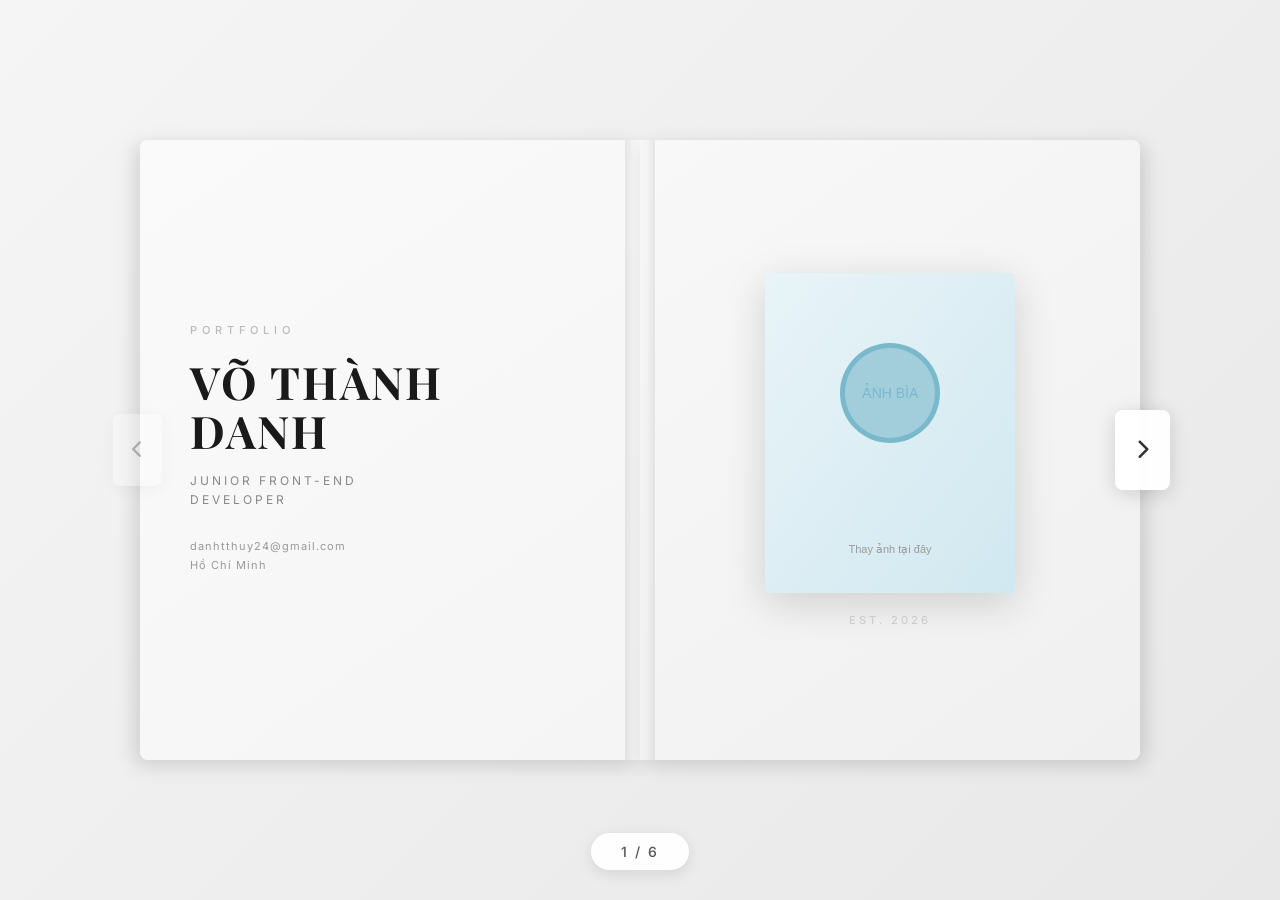
==== index.html @ 6944df8a "Add FPT logo to education section" ====
<!DOCTYPE html>
<html lang="vi">
<head>
    <meta charset="UTF-8">
    <meta name="viewport" content="width=device-width, initial-scale=1.0">
    <title>Võ Thành Danh - Portfolio</title>
    <link rel="stylesheet" href="style.css">
    <link href="https://fonts.googleapis.com/css2?family=Playfair+Display:wght@400;500;600;700&family=Inter:wght@300;400;500;600&display=swap" rel="stylesheet">
    <link rel="stylesheet" href="https://cdnjs.cloudflare.com/ajax/libs/font-awesome/6.4.0/css/all.min.css">
</head>
<body>
    <div class="book-wrapper">
        <!-- Navigation -->
        <button class="nav-btn prev-btn" id="prevBtn">
            <i class="fas fa-chevron-left"></i>
        </button>
        <button class="nav-btn next-btn" id="nextBtn">
            <i class="fas fa-chevron-right"></i>
        </button>

        <!-- Page Counter -->
        <div class="page-counter" id="pageCounter">1 / 4</div>

        <!-- Book -->
        <div class="book" id="book">
            
            <!-- Spread 1: Cover -->
            <div class="spread cover-spread active" data-spread="0">
                <div class="left-page cover-left">
                    <div class="page-content">
                        <p class="cover-label">PORTFOLIO</p>
                        <h1 class="cover-name">VÕ THÀNH<br>DANH</h1>
                        <p class="cover-role">JUNIOR FRONT-END<br>DEVELOPER</p>
                        <div class="cover-info">
                            <p>danhtthuy24@gmail.com</p>
                            <p>Hồ Chí Minh</p>
                        </div>
                    </div>
                </div>
                <div class="right-page cover-right">
                    <div class="page-content">
                        <div class="cover-photo">
                            <div class="photo-placeholder">
                                <img src="images/avatar.svg" alt="Ảnh đại diện">
                            </div>
                        </div>
                        <p class="cover-year">EST. 2026</p>
                    </div>
                </div>
            </div>

            <!-- Spread 2: About -->
            <div class="spread content-spread" data-spread="1">
                <div class="left-page">
                    <div class="page-content">
                        <h2 class="page-title">PROFILE</h2>
                        <div class="content-text">
                            <p class="intro">Xin chào, tôi là <strong>Võ Thành Danh</strong></p>
                            <p>Tôi vừa tốt nghiệp chuyên ngành Lập trình Web và định hướng phát triển sự nghiệp trong lĩnh vực Front-end Development. Tôi có khả năng xây dựng giao diện web responsive bằng HTML, CSS, JavaScript, React và Next.js.</p>
                            <p>Trong quá trình học tập và thực hiện dự án, tôi đã xây dựng các website thực tế như nền tảng đặt lịch dịch vụ và website du lịch, đồng thời làm việc với REST API, TypeScript, cơ sở dữ liệu và triển khai ứng dụng trên Vercel.</p>
                        </div>
                        <div class="stats-row">
                            <div class="stat">
                                <span class="stat-num">2+</span>
                                <span class="stat-label">Dự án</span>
                            </div>
                            <div class="stat">
                                <span class="stat-num">3+</span>
                                <span class="stat-label">Năm học</span>
                            </div>
                        </div>
                    </div>
                </div>
                <div class="right-page">
                    <div class="page-content">
                        <div class="image-frame">
                            <div class="page-img">
                                <img src="images/profile.svg" alt="Ảnh Profile">
                            </div>
                        </div>
                    </div>
                </div>
            </div>

            <!-- Spread 3: Skills -->
            <div class="spread content-spread" data-spread="2">
                <div class="left-page">
                    <div class="page-content">
                        <h2 class="page-title">KỸ NĂNG</h2>
                        <div class="skills-content">
                            <div class="skill-item">
                                <h4>FRONT-END</h4>
                                <p>HTML5 • CSS3 • JavaScript • React.js • TypeScript</p>
                            </div>
                            <div class="skill-item">
                                <h4>BACK-END</h4>
                                <p>Node.js • MongoDB • MySQL</p>
                            </div>
                            <div class="skill-item">
                                <h4>TOOLS</h4>
                                <p>Git / GitHub • VS Code • Vercel</p>
                            </div>
                        </div>
                    </div>
                </div>
                <div class="right-page">
                    <div class="page-content">
                        <h2 class="page-title">HỌC VẤN</h2>
                        <div class="edu-content">
                            <div class="edu-icon">
                                <i class="fas fa-graduation-cap"></i>
                            </div>
                            <img src="images/fpt.png" alt="FPT Polytechnic" class="edu-logo">
                            <h3>FPT Polytechnic</h3>
                            <p class="edu-major">Website Design / Web Development</p>
                            <p class="edu-time">2023 - 2026</p>
                            <p class="edu-status">Tốt nghiệp</p>
                        </div>
                    </div>
                </div>
            </div>

            <!-- Spread 4: Projects -->
            <div class="spread content-spread" data-spread="3">
                <div class="left-page">
                    <div class="page-content">
                        <h2 class="page-title">DỰ ÁN 1</h2>
                        <div class="project-content">
                            <h3>Shape Nail Lounge</h3>
                            <p class="project-type">Online Booking Website</p>
                            <div class="project-tags">
                                <span>React.js</span>
                                <span>Vite</span>
                                <span>JavaScript</span>
                                <span>Brevo</span>
                                <span>Vercel</span>
                            </div>
                            <ul class="project-list">
                                <li>Web làm nail có giao diện thích ứng (responsive) tích hợp hệ thống đặt lịch hẹn trực tuyến.</li>
                                <li>Xây dựng biểu mẫu đặt lịch bao gồm thông tin khách hàng, lựa chọn dịch vụ và thiết lập thời gian hẹn.</li>
                                <li>Tích hợp quy trình thông báo qua email sử dụng Brevo để xác nhận với khách hàng và gửi thông báo cho tiệm.</li>
                                <li>Triển khai giao diện người dùng (UI) thích ứng, tương thích tốt trên cả máy tính để bàn và thiết bị di động.</li>
                                <li>Triển khai và cấu hình trang web trên môi trường thực tế sử dụng Vercel và tên miền tùy chỉnh.</li>
                            </ul>
                            <a href="https://shapenailloungeclt.com/" target="_blank" class="demo-link">
                                <i class="fas fa-external-link-alt"></i> Xem Demo
                            </a>
                        </div>
                    </div>
                </div>
                <div class="right-page">
                    <div class="page-content">
                        <div class="project-gallery">
                            <div class="gallery-main">
                                <img src="images/home nail.png" alt="Shape Nail Lounge - Trang chủ">
                            </div>
                            <div class="gallery-row">
                                <div class="gallery-item">
                                    <img src="images/booking nail.png" alt="Shape Nail Lounge - Đặt lịch">
                                </div>
                                <div class="gallery-item">
                                    <img src="images/mobile nail.png" alt="Shape Nail Lounge - Mobile">
                                </div>
                            </div>
                        </div>
                    </div>
                </div>
            </div>

            <!-- Spread 5: Projects 2 -->
            <div class="spread content-spread" data-spread="4">
                <div class="left-page">
                    <div class="page-content">
                        <h2 class="page-title">DỰ ÁN 2</h2>
                        <div class="project-content">
                            <h3>PickYourWay</h3>
                            <p class="project-type">Travel Booking Platform</p>
                            <div class="project-tags">
                                <span>Next.js</span>
                                <span>TypeScript</span>
                                <span>MongoDB</span>
                                <span>CSS</span>
                                <span>REST API</span>
                                <span>Vercel</span>
                            </div>
                            <ul class="project-list">
                                <li>Phát triển nền tảng du lịch hỗ trợ duyệt và tìm kiếm thông tin tour.</li>
                                <li>Xây dựng các trang chi tiết tour và bài viết (blog) động sử dụng Next.js App Router.</li>
                                <li>Tích hợp REST API cho các dữ liệu về tour, bài viết, dịch vụ và bình luận.</li>
                                <li>Triển khai giao diện người dùng (UI) có khả năng thích ứng (responsive) bằng CSS.</li>
                                <li>Xây dựng các tính năng quản trị để quản lý dịch vụ và bình luận.</li>
                                <li>Triển khai ứng dụng trên nền tảng Vercel.</li>
                            </ul>
                            <a href="https://pickyourway.vercel.app/" target="_blank" class="demo-link">
                                <i class="fas fa-external-link-alt"></i> Xem Demo
                            </a>
                        </div>
                    </div>
                </div>
                <div class="right-page">
                    <div class="page-content">
                        <div class="project-gallery">
                            <div class="gallery-main">
                                <img src="images/travel home.png" alt="PickYourWay - Trang chủ">
                            </div>
                            <div class="gallery-row">
                                <div class="gallery-item">
                                    <img src="images/timkiem.png" alt="PickYourWay - Tìm kiếm">
                                </div>
                                <div class="gallery-item">
                                    <img src="images/admin.png" alt="PickYourWay - Quản trị">
                                </div>
                            </div>
                        </div>
                    </div>
                </div>
            </div>

            <!-- Spread 6: Contact -->
            <div class="spread content-spread" data-spread="5">
                <div class="left-page">
                    <div class="page-content">
                        <h2 class="page-title">LIÊN HỆ</h2>
                        <div class="contact-content">
                            <div class="contact-item">
                                <i class="fas fa-phone"></i>
                                <div>
                                    <h4>Số điện thoại</h4>
                                    <a href="tel:+84385008361">0385 008 361</a>
                                </div>
                            </div>
                            <div class="contact-item">
                                <i class="fas fa-envelope"></i>
                                <div>
                                    <h4>Email</h4>
                                    <a href="mailto:danhtthuy24@gmail.com">danhtthuy24@gmail.com</a>
                                </div>
                            </div>
                            <div class="contact-item">
                                <i class="fab fa-github"></i>
                                <div>
                                    <h4>GitHub</h4>
                                    <a href="https://github.com/danh1604" target="_blank">github.com/danh1604</a>
                                    <a href="https://github.com/tabii12/DATN" target="_blank">github.com/tabii12/DATN</a>
                                </div>
                            </div>
                        </div>
                    </div>
                </div>
                <div class="right-page">
                    <div class="page-content">
                        <div class="thank-content">
                            <p class="thank-text">Cảm ơn bạn<br>đã xem!</p>
                            <p class="thank-sub">Hãy liên hệ nếu quan tâm hợp tác</p>
                        </div>
                    </div>
                </div>
            </div>

        </div>
    </div>

    <script src="script.js"></script>
</body>
</html>
---- style.css ----
* {
    margin: 0;
    padding: 0;
    box-sizing: border-box;
}

body {
    font-family: 'Inter', sans-serif;
    background: linear-gradient(135deg, #f5f5f5 0%, #e8e8e8 100%);
    min-height: 100vh;
    display: flex;
    justify-content: center;
    align-items: center;
    padding: 20px;
    overflow: hidden;
}

/* Book Wrapper */
.book-wrapper {
    position: relative;
    display: flex;
    justify-content: center;
    align-items: center;
}

/* Navigation Buttons */
.nav-btn {
    position: fixed;
    top: 50%;
    transform: translateY(-50%);
    width: 55px;
    height: 80px;
    border: none;
    background: rgba(255, 255, 255, 0.95);
    color: #333;
    font-size: 20px;
    cursor: pointer;
    z-index: 1000;
    border-radius: 8px;
    box-shadow: 0 4px 20px rgba(0, 0, 0, 0.15);
    transition: all 0.3s ease;
    display: flex;
    align-items: center;
    justify-content: center;
}

.nav-btn:hover {
    background: #fff;
    box-shadow: 0 6px 30px rgba(0, 0, 0, 0.2);
    transform: translateY(-50%) scale(1.05);
}

.nav-btn:active {
    transform: translateY(-50%) scale(0.95);
}

.prev-btn {
    left: calc(50% - 530px);
}

.next-btn {
    right: calc(50% - 530px);
}

.nav-btn:disabled {
    opacity: 0.3;
    cursor: not-allowed;
    transform: translateY(-50%) scale(0.9);
}

/* Page Counter */
.page-counter {
    position: fixed;
    bottom: 30px;
    left: 50%;
    transform: translateX(-50%);
    background: rgba(255, 255, 255, 0.95);
    padding: 10px 30px;
    border-radius: 25px;
    font-size: 14px;
    font-weight: 500;
    color: #555;
    box-shadow: 0 4px 15px rgba(0, 0, 0, 0.1);
    letter-spacing: 2px;
}

/* Book */
.book {
    width: 1000px;
    height: 620px;
    position: relative;
    perspective: 2500px;
}

/* Spread (Two Pages) */
.spread {
    position: absolute;
    width: 100%;
    height: 100%;
    display: flex;
    opacity: 0;
    pointer-events: none;
    transition: opacity 0.5s ease, transform 0.5s ease;
}

.spread.active {
    opacity: 1;
    pointer-events: auto;
    z-index: 10;
}

/* Pages */
.left-page,
.right-page {
    width: 50%;
    height: 100%;
    background: #fff;
    position: relative;
    overflow: hidden;
}

.left-page {
    border-radius: 8px 0 0 8px;
    box-shadow: -5px 5px 20px rgba(0, 0, 0, 0.15);
}

.right-page {
    border-radius: 0 8px 8px 0;
    box-shadow: 5px 5px 20px rgba(0, 0, 0, 0.15);
}

/* Spine effect */
.left-page::after {
    content: '';
    position: absolute;
    top: 0;
    right: 0;
    width: 15px;
    height: 100%;
    background: linear-gradient(90deg, 
        rgba(0,0,0,0.08) 0%, 
        rgba(0,0,0,0.02) 50%,
        rgba(0,0,0,0) 100%);
    pointer-events: none;
}

.right-page::before {
    content: '';
    position: absolute;
    top: 0;
    left: 0;
    width: 15px;
    height: 100%;
    background: linear-gradient(90deg, 
        rgba(0,0,0,0) 0%, 
        rgba(0,0,0,0.02) 50%,
        rgba(0,0,0,0.08) 100%);
    pointer-events: none;
    z-index: 10;
}

/* Page Content */
.page-content {
    width: 100%;
    height: 100%;
    padding: 40px 35px;
    display: flex;
    flex-direction: column;
}

/* Cover Spread */
.cover-left {
    background: linear-gradient(145deg, #fafafa 0%, #f5f5f5 100%);
}

.cover-left .page-content {
    justify-content: center;
    align-items: flex-start;
    padding-left: 50px;
}

.cover-label {
    font-size: 11px;
    letter-spacing: 5px;
    color: #bbb;
    margin-bottom: 20px;
    font-weight: 500;
}

.cover-name {
    font-family: 'Playfair Display', serif;
    font-size: 2.8rem;
    font-weight: 700;
    color: #1a1a1a;
    line-height: 1.1;
    margin-bottom: 15px;
    letter-spacing: 2px;
}

.cover-role {
    font-size: 12px;
    letter-spacing: 3px;
    color: #888;
    line-height: 1.6;
    margin-bottom: 30px;
    text-transform: uppercase;
}

.cover-info p {
    font-size: 11px;
    color: #999;
    margin-bottom: 5px;
    letter-spacing: 1px;
}

.cover-right {
    background: linear-gradient(145deg, #f8f8f8 0%, #f0f0f0 100%);
}

.cover-right .page-content {
    justify-content: center;
    align-items: center;
}

.cover-photo {
    width: 250px;
    height: 320px;
    border-radius: 5px;
    overflow: hidden;
    box-shadow: 0 10px 40px rgba(0, 0, 0, 0.15);
    margin-bottom: 20px;
}

.photo-placeholder {
    width: 100%;
    height: 100%;
    background: linear-gradient(135deg, #e8f4f8 0%, #d1e8f0 100%);
    display: flex;
    flex-direction: column;
    align-items: center;
    justify-content: center;
    color: #7ab8cc;
}

.photo-placeholder i {
    font-size: 70px;
    margin-bottom: 10px;
}

.photo-placeholder img {
    width: 100%;
    height: 100%;
    object-fit: cover;
}

.cover-year {
    font-size: 11px;
    color: #ccc;
    letter-spacing: 3px;
    font-weight: 500;
}

/* Content Spread */
.content-spread .left-page,
.content-spread .right-page {
    background: #fff;
}

/* Page Title */
.page-title {
    font-family: 'Playfair Display', serif;
    font-size: 18px;
    font-weight: 600;
    color: #1a1a1a;
    letter-spacing: 3px;
    margin-bottom: 25px;
    padding-bottom: 12px;
    border-bottom: 2px solid #eee;
    text-transform: uppercase;
}

/* Content Text */
.content-text {
    flex: 1;
}

.content-text .intro {
    font-size: 15px;
    color: #333;
    margin-bottom: 15px;
    font-weight: 500;
}

.content-text p {
    font-size: 13px;
    color: #666;
    line-height: 1.8;
    margin-bottom: 12px;
}

/* Stats */
.stats-row {
    display: flex;
    gap: 40px;
    padding-top: 15px;
    border-top: 1px solid #eee;
}

.stat {
    text-align: center;
}

.stat-num {
    display: block;
    font-family: 'Playfair Display', serif;
    font-size: 2rem;
    font-weight: 700;
    color: #1a1a1a;
}

.stat-label {
    font-size: 10px;
    color: #999;
    letter-spacing: 1px;
    text-transform: uppercase;
}

/* Image Frame */
.image-frame {
    width: 100%;
    height: 100%;
    display: flex;
    justify-content: center;
    align-items: center;
    padding: 20px;
}

.page-img {
    width: 100%;
    height: 100%;
    background: linear-gradient(135deg, #e8f4f8 0%, #d1e8f0 100%);
    border-radius: 8px;
    display: flex;
    flex-direction: column;
    align-items: center;
    justify-content: center;
    color: #7ab8cc;
}

.page-img img {
    width: 100%;
    height: 100%;
    object-fit: cover;
    border-radius: 8px;
}

.page-img i {
    font-size: 80px;
    margin-bottom: 15px;
}

.page-img span {
    font-size: 14px;
    letter-spacing: 2px;
    color: #999;
}

.project-img {
    background: linear-gradient(135deg, #f8f4e8 0%, #f0e8d1 100%);
    color: #b8a87a;
}

/* Project Gallery - 3 images grid */
.project-gallery {
    width: 100%;
    height: 100%;
    display: flex;
    flex-direction: column;
    gap: 12px;
    padding: 8px 0;
}

.gallery-main {
    flex: 1;
    min-height: 0;
    border-radius: 8px;
    overflow: hidden;
    background: #f8f8f8;
    border: 1px solid #e0e0e0;
}

.gallery-main img {
    width: 100%;
    height: 100%;
    object-fit: contain;
    display: block;
    background: #fff;
}

.gallery-row {
    display: flex;
    gap: 12px;
    height: 180px;
    flex-shrink: 0;
}

.gallery-item {
    flex: 1;
    border-radius: 8px;
    overflow: hidden;
    background: #f8f8f8;
    border: 1px solid #e0e0e0;
}

.gallery-item img {
    width: 100%;
    height: 100%;
    object-fit: contain;
    display: block;
    background: #fff;
}

/* Skills Content */
.skills-content {
    flex: 1;
    display: flex;
    flex-direction: column;
    justify-content: center;
    gap: 20px;
}

.skill-item {
    padding: 15px;
    background: #f8f8f8;
    border-radius: 8px;
}

.skill-item h4 {
    font-size: 11px;
    font-weight: 600;
    color: #1a1a1a;
    letter-spacing: 2px;
    margin-bottom: 8px;
    text-transform: uppercase;
}

.skill-item p {
    font-size: 13px;
    color: #666;
    line-height: 1.6;
}

/* Education Content */
.edu-content {
    flex: 1;
    display: flex;
    flex-direction: column;
    justify-content: center;
    align-items: center;
    text-align: center;
}

.edu-icon {
    width: 70px;
    height: 70px;
    border-radius: 50%;
    background: linear-gradient(135deg, #1a1a1a 0%, #333 100%);
    display: flex;
    align-items: center;
    justify-content: center;
    color: white;
    font-size: 28px;
    margin-bottom: 20px;
}

.edu-logo {
    width: 100px;
    height: auto;
    margin-bottom: 16px;
    object-fit: contain;
}

.edu-content h3 {
    font-family: 'Playfair Display', serif;
    font-size: 1.2rem;
    font-weight: 600;
    color: #1a1a1a;
    margin-bottom: 8px;
}

.edu-major {
    font-size: 13px;
    color: #666;
    margin-bottom: 5px;
}

.edu-time {
    font-size: 12px;
    color: #999;
    margin-bottom: 5px;
}

.edu-status {
    font-size: 12px;
    color: #27ae60;
    font-weight: 500;
}

/* Project Content */
.project-content {
    flex: 1;
    display: flex;
    flex-direction: column;
    justify-content: center;
}

.project-content h3 {
    font-family: 'Playfair Display', serif;
    font-size: 1.3rem;
    font-weight: 600;
    color: #1a1a1a;
    margin-bottom: 5px;
}

.project-type {
    font-size: 12px;
    color: #999;
    margin-bottom: 15px;
}

.project-tags {
    display: flex;
    flex-wrap: wrap;
    gap: 6px;
    margin-bottom: 15px;
}

.project-tags span {
    padding: 4px 12px;
    background: #f0f0f0;
    border-radius: 15px;
    font-size: 11px;
    color: #666;
}

.project-list {
    list-style: none;
    margin-bottom: 20px;
}

.project-list li {
    font-size: 12px;
    color: #666;
    padding: 5px 0;
    padding-left: 15px;
    position: relative;
    line-height: 1.6;
}

.project-list li::before {
    content: '▸';
    position: absolute;
    left: 0;
    color: #1a1a1a;
}

.demo-link {
    display: inline-flex;
    align-items: center;
    gap: 6px;
    padding: 10px 18px;
    background: #1a1a1a;
    color: white;
    text-decoration: none;
    border-radius: 25px;
    font-size: 12px;
    font-weight: 500;
    transition: all 0.3s ease;
    width: fit-content;
}

.demo-link:hover {
    background: #333;
    transform: translateY(-2px);
}

/* Contact Content */
.contact-content {
    flex: 1;
    display: flex;
    flex-direction: column;
    justify-content: center;
    gap: 15px;
}

.contact-item {
    display: flex;
    align-items: center;
    gap: 15px;
    padding: 15px;
    background: #f8f8f8;
    border-radius: 8px;
    transition: transform 0.3s ease;
}

.contact-item:hover {
    transform: translateX(5px);
}

.contact-item i {
    font-size: 20px;
    color: #1a1a1a;
    width: 45px;
    height: 45px;
    background: #f0f0f0;
    border-radius: 50%;
    display: flex;
    align-items: center;
    justify-content: center;
    flex-shrink: 0;
}

.contact-item h4 {
    font-size: 12px;
    font-weight: 600;
    color: #1a1a1a;
    margin-bottom: 2px;
    letter-spacing: 1px;
}

.contact-item p,
.contact-item a {
    font-size: 11px;
    color: #666;
    text-decoration: none;
    transition: color 0.3s ease;
}

.contact-item a:hover {
    color: #1a1a1a;
}

/* Thank Content */
.thank-content {
    flex: 1;
    display: flex;
    flex-direction: column;
    justify-content: center;
    align-items: center;
    text-align: center;
}

.thank-text {
    font-family: 'Playfair Display', serif;
    font-size: 2rem;
    font-weight: 600;
    color: #1a1a1a;
    line-height: 1.3;
    margin-bottom: 15px;
}

.thank-sub {
    font-size: 13px;
    color: #999;
    letter-spacing: 1px;
}

/* Responsive */
@media (max-width: 1100px) {
    .book {
        width: 800px;
        height: 500px;
    }

    .page-content {
        padding: 30px 25px;
    }

    .cover-name {
        font-size: 2rem;
    }

    .cover-photo {
        width: 200px;
        height: 260px;
    }

    .nav-btn {
        width: 45px;
        height: 65px;
        font-size: 16px;
    }

    .prev-btn {
        left: 10px;
    }

    .next-btn {
        right: 10px;
    }
}

@media (max-width: 850px) {
    .book {
        width: 100%;
        max-width: 600px;
        height: 400px;
    }

    .page-content {
        padding: 20px 18px;
    }

    .cover-name {
        font-size: 1.5rem;
    }

    .cover-photo {
        width: 150px;
        height: 200px;
    }

    .photo-placeholder i {
        font-size: 50px;
    }

    .page-title {
        font-size: 14px;
        margin-bottom: 15px;
    }

    .content-text p,
    .skill-item p,
    .project-list li {
        font-size: 11px;
    }

    .gallery-row {
        height: 140px;
    }

    .gallery-main {
        min-height: 200px;
    }
}

@media print {
    body {
        background: white;
        overflow: visible;
    }

    .nav-btn,
    .page-counter {
        display: none;
    }

    .book {
        width: 100%;
        height: auto;
    }

    .spread {
        position: relative;
        opacity: 1;
        pointer-events: auto;
        page-break-after: always;
    }

    .left-page,
    .right-page {
        box-shadow: none;
        border: 1px solid #ddd;
    }
}
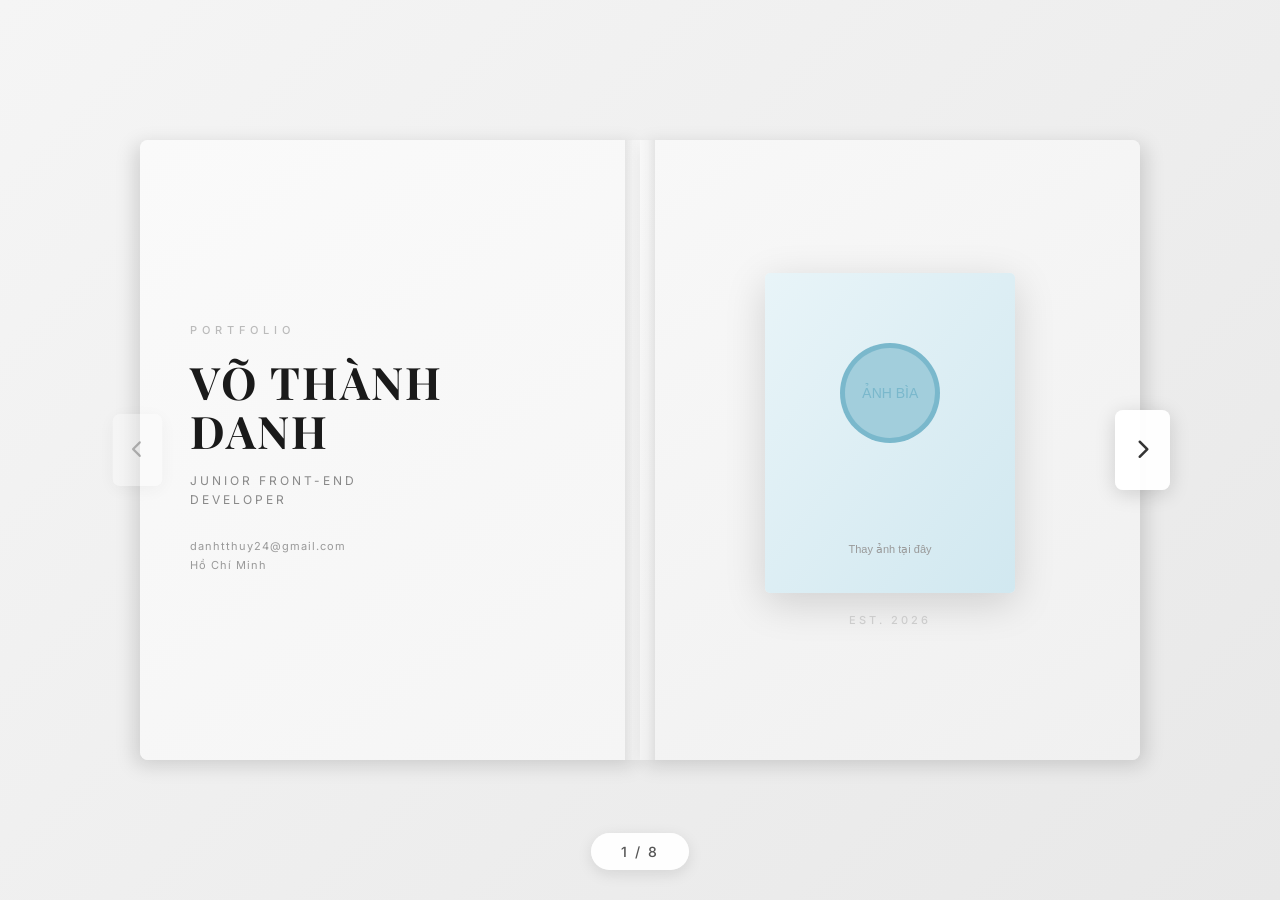
==== commit f8b0784b: "Add Achievements and Hobbies spreads + Marketing skills" ====
--- a/index.html
+++ b/index.html
@@ -19,7 +19,7 @@
         </button>
 
         <!-- Page Counter -->
-        <div class="page-counter" id="pageCounter">1 / 4</div>
+        <div class="page-counter" id="pageCounter">1 / 8</div>
 
         <!-- Book -->
         <div class="book" id="book">
@@ -100,17 +100,21 @@
                                 <h4>TOOLS</h4>
                                 <p>Git / GitHub • VS Code • Vercel</p>
                             </div>
+                            <div class="skill-item">
+                                <h4>MARKETING & CONTENT</h4>
+                                <p>Quản trị Fanpage • Content SEO • Viết bài chuẩn SEO • Social Media Strategy</p>
+                            </div>
                         </div>
                     </div>
                 </div>
                 <div class="right-page">
                     <div class="page-content">
                         <h2 class="page-title">HỌC VẤN</h2>
-                        <div class="edu-content">
+                        <div class="edu-content"> 
+                            <img src="images/fpt.png" alt="FPT Polytechnic" class="edu-logo">
                             <div class="edu-icon">
                                 <i class="fas fa-graduation-cap"></i>
-                            </div>
-                            <img src="images/fpt.png" alt="FPT Polytechnic" class="edu-logo">
+                            </div>  
                             <h3>FPT Polytechnic</h3>
                             <p class="edu-major">Website Design / Web Development</p>
                             <p class="edu-time">2023 - 2026</p>
@@ -257,6 +261,125 @@
                 </div>
             </div>
 
+            <!-- Spread 7: Achievements -->
+            <div class="spread content-spread" data-spread="6">
+                <div class="left-page">
+                    <div class="page-content">
+                        <h2 class="page-title">THÀNH TỰ</h2>
+                        <div class="achievements-content">
+                            <div class="achievement-item">
+                                <div class="achievement-icon">
+                                    <i class="fas fa-award"></i>
+                                </div>
+                                <div class="achievement-text">
+                                    <h4>Sinh viên xuất sắc</h4>
+                                    <p>FPT Polytechnic - Khóa 2023-2026</p>
+                                </div>
+                            </div>
+                            <div class="achievement-item">
+                                <div class="achievement-icon">
+                                    <i class="fas fa-trophy"></i>
+                                </div>
+                                <div class="achievement-text">
+                                    <h4>Giải khuyến khích</h4>
+                                    <p>Cuộc thi lập trình sinh viên cấp trường</p>
+                                </div>
+                            </div>
+                            <div class="achievement-item">
+                                <div class="achievement-icon">
+                                    <i class="fas fa-certificate"></i>
+                                </div>
+                                <div class="achievement-text">
+                                    <h4>Chứng chỉ</h4>
+                                    <p>Fullstack Web Development • React.js • Node.js</p>
+                                </div>
+                            </div>
+                            <div class="achievement-item">
+                                <div class="achievement-icon">
+                                    <i class="fas fa-project-diagram"></i>
+                                </div>
+                                <div class="achievement-text">
+                                    <h4>2+ Dự án thực tế</h4>
+                                    <p>Đã deploy & vận hành: Shape Nail Lounge, PickYourWay</p>
+                                </div>
+                            </div>
+                        </div>
+                    </div>
+                </div>
+                <div class="right-page">
+                    <div class="page-content">
+                        <div class="achievements-image-frame">
+                            <div class="page-img">
+                                <img src="images/avatar.svg" alt="Thành tự bản thân">
+                            </div>
+                        </div>
+                    </div>
+                </div>
+            </div>
+
+            <!-- Spread 8: Hobbies/Interests -->
+            <div class="spread content-spread" data-spread="7">
+                <div class="left-page">
+                    <div class="page-content">
+                        <h2 class="page-title">SỞ THÍCH</h2>
+                        <div class="hobbies-content">
+                            <div class="hobby-item">
+                                <i class="fas fa-code"></i>
+                                <div>
+                                    <h4>Lập trình & Side Project</h4>
+                                    <p>Xây dựng các dự án cá nhân, học công nghệ mới</p>
+                                </div>
+                            </div>
+                            <div class="hobby-item">
+                                <i class="fas fa-camera"></i>
+                                <div>
+                                    <h4>Nhiếp ảnh & Thiết kế</h4>
+                                    <p>Chụp ảnh phong cảnh, chỉnh sửa ảnh, UI/UX design</p>
+                                </div>
+                            </div>
+                            <div class="hobby-item">
+                                <i class="fas fa-plane"></i>
+                                <div>
+                                    <h4>Du lịch & Khám phá</h4>
+                                    <p>Đi lại, trải nghiệm văn hóa, tìm cảm hứng sáng tạo</p>
+                                </div>
+                            </div>
+                            <div class="hobby-item">
+                                <i class="fas fa-book"></i>
+                                <div>
+                                    <h4>Đọc sách & Học tập</h4>
+                                    <p>Sách kỹ thuật, self-improvement, marketing</p>
+                                </div>
+                            </div>
+                            <div class="hobby-item">
+                                <i class="fas fa-music"></i>
+                                <div>
+                                    <h4>Âm nhạc & Giải trí</h4>
+                                    <p>Nghe nhạc, xem phim, thư giãn sau giờ làm</p>
+                                </div>
+                            </div>
+                        </div>
+                    </div>
+                </div>
+                <div class="right-page">
+                    <div class="page-content">
+                        <div class="hobbies-gallery">
+                            <div class="gallery-main">
+                                <img src="images/profile.svg" alt="Sở thích - Coding">
+                            </div>
+                            <div class="gallery-row">
+                                <div class="gallery-item">
+                                    <img src="images/travel-1.svg" alt="Sở thích - Du lịch">
+                                </div>
+                                <div class="gallery-item">
+                                    <img src="images/nail-1.svg" alt="Sở thích - Thiết kế">
+                                </div>
+                            </div>
+                        </div>
+                    </div>
+                </div>
+            </div>
+
         </div>
     </div>
 
--- a/style.css
+++ b/style.css
@@ -474,9 +474,10 @@
 }
 
 .edu-logo {
-    width: 100px;
+    width: 100%;
+    max-width: 400px;
     height: auto;
-    margin-bottom: 16px;
+    margin-bottom: 20px;
     object-fit: contain;
 }
 
@@ -665,6 +666,164 @@
     letter-spacing: 1px;
 }
 
+/* Achievements Content */
+.achievements-content {
+    flex: 1;
+    display: flex;
+    flex-direction: column;
+    justify-content: center;
+    gap: 16px;
+}
+
+.achievement-item {
+    display: flex;
+    align-items: flex-start;
+    gap: 15px;
+    padding: 15px;
+    background: #f8f8f8;
+    border-radius: 8px;
+    transition: transform 0.3s ease, box-shadow 0.3s ease;
+}
+
+.achievement-item:hover {
+    transform: translateX(5px);
+    box-shadow: 0 4px 15px rgba(0, 0, 0, 0.08);
+}
+
+.achievement-icon {
+    width: 50px;
+    height: 50px;
+    border-radius: 50%;
+    background: linear-gradient(135deg, #1a1a1a 0%, #333 100%);
+    display: flex;
+    align-items: center;
+    justify-content: center;
+    color: white;
+    font-size: 18px;
+    flex-shrink: 0;
+}
+
+.achievement-text h4 {
+    font-size: 14px;
+    font-weight: 600;
+    color: #1a1a1a;
+    margin-bottom: 4px;
+}
+
+.achievement-text p {
+    font-size: 12px;
+    color: #666;
+    line-height: 1.5;
+}
+
+.achievements-image-frame {
+    width: 100%;
+    height: 100%;
+    display: flex;
+    justify-content: center;
+    align-items: center;
+    padding: 20px;
+}
+
+/* Hobbies Content */
+.hobbies-content {
+    flex: 1;
+    display: flex;
+    flex-direction: column;
+    justify-content: center;
+    gap: 14px;
+}
+
+.hobby-item {
+    display: flex;
+    align-items: flex-start;
+    gap: 15px;
+    padding: 14px;
+    background: #f8f8f8;
+    border-radius: 8px;
+    transition: transform 0.3s ease;
+}
+
+.hobby-item:hover {
+    transform: translateX(5px);
+}
+
+.hobby-item i {
+    font-size: 22px;
+    color: #1a1a1a;
+    width: 48px;
+    height: 48px;
+    background: #f0f0f0;
+    border-radius: 50%;
+    display: flex;
+    align-items: center;
+    justify-content: center;
+    flex-shrink: 0;
+}
+
+.hobby-item h4 {
+    font-size: 13px;
+    font-weight: 600;
+    color: #1a1a1a;
+    margin-bottom: 3px;
+}
+
+.hobby-item p {
+    font-size: 11px;
+    color: #666;
+    line-height: 1.5;
+}
+
+/* Hobbies Gallery */
+.hobbies-gallery {
+    width: 100%;
+    height: 100%;
+    display: flex;
+    flex-direction: column;
+    gap: 12px;
+    padding: 8px 0;
+}
+
+.hobbies-gallery .gallery-main {
+    flex: 1;
+    min-height: 0;
+    border-radius: 8px;
+    overflow: hidden;
+    background: #f8f8f8;
+    border: 1px solid #e0e0e0;
+}
+
+.hobbies-gallery .gallery-main img {
+    width: 100%;
+    height: 100%;
+    object-fit: contain;
+    display: block;
+    background: #fff;
+}
+
+.hobbies-gallery .gallery-row {
+    display: flex;
+    gap: 12px;
+    height: 180px;
+    flex-shrink: 0;
+}
+
+.hobbies-gallery .gallery-item {
+    flex: 1;
+    border-radius: 8px;
+    overflow: hidden;
+    background: #f8f8f8;
+    border: 1px solid #e0e0e0;
+}
+
+.hobbies-gallery .gallery-item img {
+    width: 100%;
+    height: 100%;
+    object-fit: contain;
+    display: block;
+    background: #fff;
+}
+
 /* Responsive */
 @media (max-width: 1100px) {
     .book {
@@ -735,12 +894,54 @@
         font-size: 11px;
     }
 
+    .achievement-item {
+        padding: 12px;
+        gap: 12px;
+    }
+
+    .achievement-icon {
+        width: 44px;
+        height: 44px;
+        font-size: 16px;
+    }
+
+    .achievement-text h4 {
+        font-size: 13px;
+    }
+
+    .achievement-text p {
+        font-size: 11px;
+    }
+
+    .hobby-item {
+        padding: 12px;
+        gap: 12px;
+    }
+
+    .hobby-item i {
+        width: 42px;
+        height: 42px;
+        font-size: 18px;
+    }
+
+    .hobby-item h4 {
+        font-size: 12px;
+    }
+
+    .hobby-item p {
+        font-size: 10px;
+    }
+
     .gallery-row {
         height: 140px;
     }
 
     .gallery-main {
         min-height: 200px;
+    }
+
+    .hobbies-gallery .gallery-row {
+        height: 140px;
     }
 }
 
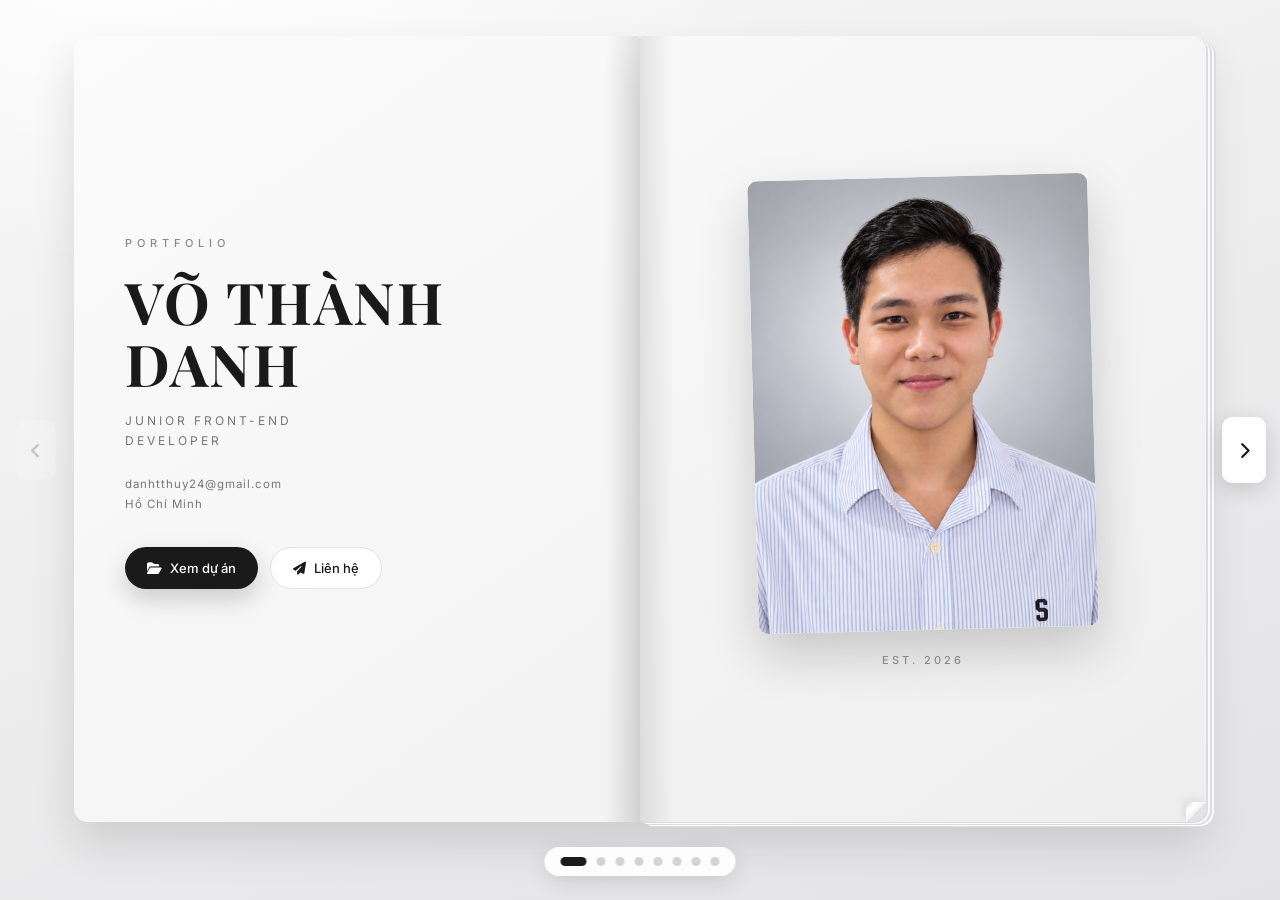
==== commit f80f76c7: "update code" ====
--- a/index.html
+++ b/index.html
@@ -9,380 +9,352 @@
     <link rel="stylesheet" href="https://cdnjs.cloudflare.com/ajax/libs/font-awesome/6.4.0/css/all.min.css">
 </head>
 <body>
-    <div class="book-wrapper">
-        <!-- Navigation -->
-        <button class="nav-btn prev-btn" id="prevBtn">
-            <i class="fas fa-chevron-left"></i>
-        </button>
-        <button class="nav-btn next-btn" id="nextBtn">
-            <i class="fas fa-chevron-right"></i>
-        </button>
-
-        <!-- Page Counter -->
-        <div class="page-counter" id="pageCounter">1 / 8</div>
-
-        <!-- Book -->
-        <div class="book" id="book">
-            
-            <!-- Spread 1: Cover -->
-            <div class="spread cover-spread active" data-spread="0">
-                <div class="left-page cover-left">
-                    <div class="page-content">
-                        <p class="cover-label">PORTFOLIO</p>
-                        <h1 class="cover-name">VÕ THÀNH<br>DANH</h1>
-                        <p class="cover-role">JUNIOR FRONT-END<br>DEVELOPER</p>
-                        <div class="cover-info">
-                            <p>danhtthuy24@gmail.com</p>
-                            <p>Hồ Chí Minh</p>
-                        </div>
-                    </div>
-                </div>
-                <div class="right-page cover-right">
-                    <div class="page-content">
-                        <div class="cover-photo">
-                            <div class="photo-placeholder">
-                                <img src="images/avatar.svg" alt="Ảnh đại diện">
-                            </div>
-                        </div>
-                        <p class="cover-year">EST. 2026</p>
-                    </div>
-                </div>
-            </div>
-
-            <!-- Spread 2: About -->
-            <div class="spread content-spread" data-spread="1">
-                <div class="left-page">
-                    <div class="page-content">
-                        <h2 class="page-title">PROFILE</h2>
-                        <div class="content-text">
-                            <p class="intro">Xin chào, tôi là <strong>Võ Thành Danh</strong></p>
-                            <p>Tôi vừa tốt nghiệp chuyên ngành Lập trình Web và định hướng phát triển sự nghiệp trong lĩnh vực Front-end Development. Tôi có khả năng xây dựng giao diện web responsive bằng HTML, CSS, JavaScript, React và Next.js.</p>
-                            <p>Trong quá trình học tập và thực hiện dự án, tôi đã xây dựng các website thực tế như nền tảng đặt lịch dịch vụ và website du lịch, đồng thời làm việc với REST API, TypeScript, cơ sở dữ liệu và triển khai ứng dụng trên Vercel.</p>
-                        </div>
-                        <div class="stats-row">
-                            <div class="stat">
-                                <span class="stat-num">2+</span>
-                                <span class="stat-label">Dự án</span>
-                            </div>
-                            <div class="stat">
-                                <span class="stat-num">3+</span>
-                                <span class="stat-label">Năm học</span>
-                            </div>
-                        </div>
-                    </div>
-                </div>
-                <div class="right-page">
-                    <div class="page-content">
-                        <div class="image-frame">
-                            <div class="page-img">
-                                <img src="images/profile.svg" alt="Ảnh Profile">
-                            </div>
-                        </div>
-                    </div>
-                </div>
-            </div>
-
-            <!-- Spread 3: Skills -->
-            <div class="spread content-spread" data-spread="2">
-                <div class="left-page">
-                    <div class="page-content">
-                        <h2 class="page-title">KỸ NĂNG</h2>
-                        <div class="skills-content">
-                            <div class="skill-item">
-                                <h4>FRONT-END</h4>
-                                <p>HTML5 • CSS3 • JavaScript • React.js • TypeScript</p>
-                            </div>
-                            <div class="skill-item">
-                                <h4>BACK-END</h4>
-                                <p>Node.js • MongoDB • MySQL</p>
-                            </div>
-                            <div class="skill-item">
-                                <h4>TOOLS</h4>
-                                <p>Git / GitHub • VS Code • Vercel</p>
-                            </div>
-                            <div class="skill-item">
-                                <h4>MARKETING & CONTENT</h4>
-                                <p>Quản trị Fanpage • Content SEO • Viết bài chuẩn SEO • Social Media Strategy</p>
-                            </div>
-                        </div>
-                    </div>
-                </div>
-                <div class="right-page">
-                    <div class="page-content">
-                        <h2 class="page-title">HỌC VẤN</h2>
-                        <div class="edu-content"> 
-                            <img src="images/fpt.png" alt="FPT Polytechnic" class="edu-logo">
-                            <div class="edu-icon">
-                                <i class="fas fa-graduation-cap"></i>
-                            </div>  
-                            <h3>FPT Polytechnic</h3>
-                            <p class="edu-major">Website Design / Web Development</p>
-                            <p class="edu-time">2023 - 2026</p>
-                            <p class="edu-status">Tốt nghiệp</p>
-                        </div>
-                    </div>
-                </div>
-            </div>
-
-            <!-- Spread 4: Projects -->
-            <div class="spread content-spread" data-spread="3">
-                <div class="left-page">
-                    <div class="page-content">
-                        <h2 class="page-title">DỰ ÁN 1</h2>
-                        <div class="project-content">
-                            <h3>Shape Nail Lounge</h3>
-                            <p class="project-type">Online Booking Website</p>
-                            <div class="project-tags">
-                                <span>React.js</span>
-                                <span>Vite</span>
-                                <span>JavaScript</span>
-                                <span>Brevo</span>
-                                <span>Vercel</span>
-                            </div>
-                            <ul class="project-list">
-                                <li>Web làm nail có giao diện thích ứng (responsive) tích hợp hệ thống đặt lịch hẹn trực tuyến.</li>
-                                <li>Xây dựng biểu mẫu đặt lịch bao gồm thông tin khách hàng, lựa chọn dịch vụ và thiết lập thời gian hẹn.</li>
-                                <li>Tích hợp quy trình thông báo qua email sử dụng Brevo để xác nhận với khách hàng và gửi thông báo cho tiệm.</li>
-                                <li>Triển khai giao diện người dùng (UI) thích ứng, tương thích tốt trên cả máy tính để bàn và thiết bị di động.</li>
-                                <li>Triển khai và cấu hình trang web trên môi trường thực tế sử dụng Vercel và tên miền tùy chỉnh.</li>
-                            </ul>
-                            <a href="https://shapenailloungeclt.com/" target="_blank" class="demo-link">
-                                <i class="fas fa-external-link-alt"></i> Xem Demo
-                            </a>
-                        </div>
-                    </div>
-                </div>
-                <div class="right-page">
-                    <div class="page-content">
-                        <div class="project-gallery">
-                            <div class="gallery-main">
-                                <img src="images/home nail.png" alt="Shape Nail Lounge - Trang chủ">
-                            </div>
-                            <div class="gallery-row">
-                                <div class="gallery-item">
-                                    <img src="images/booking nail.png" alt="Shape Nail Lounge - Đặt lịch">
-                                </div>
-                                <div class="gallery-item">
-                                    <img src="images/mobile nail.png" alt="Shape Nail Lounge - Mobile">
-                                </div>
-                            </div>
-                        </div>
-                    </div>
-                </div>
-            </div>
-
-            <!-- Spread 5: Projects 2 -->
-            <div class="spread content-spread" data-spread="4">
-                <div class="left-page">
-                    <div class="page-content">
-                        <h2 class="page-title">DỰ ÁN 2</h2>
-                        <div class="project-content">
-                            <h3>PickYourWay</h3>
-                            <p class="project-type">Travel Booking Platform</p>
-                            <div class="project-tags">
-                                <span>Next.js</span>
-                                <span>TypeScript</span>
-                                <span>MongoDB</span>
-                                <span>CSS</span>
-                                <span>REST API</span>
-                                <span>Vercel</span>
-                            </div>
-                            <ul class="project-list">
-                                <li>Phát triển nền tảng du lịch hỗ trợ duyệt và tìm kiếm thông tin tour.</li>
-                                <li>Xây dựng các trang chi tiết tour và bài viết (blog) động sử dụng Next.js App Router.</li>
-                                <li>Tích hợp REST API cho các dữ liệu về tour, bài viết, dịch vụ và bình luận.</li>
-                                <li>Triển khai giao diện người dùng (UI) có khả năng thích ứng (responsive) bằng CSS.</li>
-                                <li>Xây dựng các tính năng quản trị để quản lý dịch vụ và bình luận.</li>
-                                <li>Triển khai ứng dụng trên nền tảng Vercel.</li>
-                            </ul>
-                            <a href="https://pickyourway.vercel.app/" target="_blank" class="demo-link">
-                                <i class="fas fa-external-link-alt"></i> Xem Demo
-                            </a>
-                        </div>
-                    </div>
-                </div>
-                <div class="right-page">
-                    <div class="page-content">
-                        <div class="project-gallery">
-                            <div class="gallery-main">
-                                <img src="images/travel home.png" alt="PickYourWay - Trang chủ">
-                            </div>
-                            <div class="gallery-row">
-                                <div class="gallery-item">
-                                    <img src="images/timkiem.png" alt="PickYourWay - Tìm kiếm">
-                                </div>
-                                <div class="gallery-item">
-                                    <img src="images/admin.png" alt="PickYourWay - Quản trị">
-                                </div>
-                            </div>
-                        </div>
-                    </div>
-                </div>
-            </div>
-
-            <!-- Spread 6: Contact -->
-            <div class="spread content-spread" data-spread="5">
-                <div class="left-page">
-                    <div class="page-content">
-                        <h2 class="page-title">LIÊN HỆ</h2>
-                        <div class="contact-content">
-                            <div class="contact-item">
-                                <i class="fas fa-phone"></i>
-                                <div>
-                                    <h4>Số điện thoại</h4>
-                                    <a href="tel:+84385008361">0385 008 361</a>
-                                </div>
-                            </div>
-                            <div class="contact-item">
-                                <i class="fas fa-envelope"></i>
-                                <div>
-                                    <h4>Email</h4>
-                                    <a href="mailto:danhtthuy24@gmail.com">danhtthuy24@gmail.com</a>
-                                </div>
-                            </div>
-                            <div class="contact-item">
-                                <i class="fab fa-github"></i>
-                                <div>
-                                    <h4>GitHub</h4>
-                                    <a href="https://github.com/danh1604" target="_blank">github.com/danh1604</a>
-                                    <a href="https://github.com/tabii12/DATN" target="_blank">github.com/tabii12/DATN</a>
-                                </div>
-                            </div>
-                        </div>
-                    </div>
-                </div>
-                <div class="right-page">
-                    <div class="page-content">
-                        <div class="thank-content">
-                            <p class="thank-text">Cảm ơn bạn<br>đã xem!</p>
-                            <p class="thank-sub">Hãy liên hệ nếu quan tâm hợp tác</p>
-                        </div>
-                    </div>
-                </div>
-            </div>
-
-            <!-- Spread 7: Achievements -->
-            <div class="spread content-spread" data-spread="6">
-                <div class="left-page">
-                    <div class="page-content">
-                        <h2 class="page-title">THÀNH TỰ</h2>
-                        <div class="achievements-content">
-                            <div class="achievement-item">
-                                <div class="achievement-icon">
-                                    <i class="fas fa-award"></i>
-                                </div>
-                                <div class="achievement-text">
-                                    <h4>Sinh viên xuất sắc</h4>
-                                    <p>FPT Polytechnic - Khóa 2023-2026</p>
-                                </div>
-                            </div>
-                            <div class="achievement-item">
-                                <div class="achievement-icon">
-                                    <i class="fas fa-trophy"></i>
-                                </div>
-                                <div class="achievement-text">
-                                    <h4>Giải khuyến khích</h4>
-                                    <p>Cuộc thi lập trình sinh viên cấp trường</p>
-                                </div>
-                            </div>
-                            <div class="achievement-item">
-                                <div class="achievement-icon">
-                                    <i class="fas fa-certificate"></i>
-                                </div>
-                                <div class="achievement-text">
-                                    <h4>Chứng chỉ</h4>
-                                    <p>Fullstack Web Development • React.js • Node.js</p>
-                                </div>
-                            </div>
-                            <div class="achievement-item">
-                                <div class="achievement-icon">
-                                    <i class="fas fa-project-diagram"></i>
-                                </div>
-                                <div class="achievement-text">
-                                    <h4>2+ Dự án thực tế</h4>
-                                    <p>Đã deploy & vận hành: Shape Nail Lounge, PickYourWay</p>
-                                </div>
-                            </div>
-                        </div>
-                    </div>
-                </div>
-                <div class="right-page">
-                    <div class="page-content">
-                        <div class="achievements-image-frame">
-                            <div class="page-img">
-                                <img src="images/avatar.svg" alt="Thành tự bản thân">
-                            </div>
-                        </div>
-                    </div>
-                </div>
-            </div>
-
-            <!-- Spread 8: Hobbies/Interests -->
-            <div class="spread content-spread" data-spread="7">
-                <div class="left-page">
-                    <div class="page-content">
-                        <h2 class="page-title">SỞ THÍCH</h2>
-                        <div class="hobbies-content">
-                            <div class="hobby-item">
-                                <i class="fas fa-code"></i>
-                                <div>
-                                    <h4>Lập trình & Side Project</h4>
-                                    <p>Xây dựng các dự án cá nhân, học công nghệ mới</p>
-                                </div>
-                            </div>
-                            <div class="hobby-item">
-                                <i class="fas fa-camera"></i>
-                                <div>
-                                    <h4>Nhiếp ảnh & Thiết kế</h4>
-                                    <p>Chụp ảnh phong cảnh, chỉnh sửa ảnh, UI/UX design</p>
-                                </div>
-                            </div>
-                            <div class="hobby-item">
-                                <i class="fas fa-plane"></i>
-                                <div>
-                                    <h4>Du lịch & Khám phá</h4>
-                                    <p>Đi lại, trải nghiệm văn hóa, tìm cảm hứng sáng tạo</p>
-                                </div>
-                            </div>
-                            <div class="hobby-item">
-                                <i class="fas fa-book"></i>
-                                <div>
-                                    <h4>Đọc sách & Học tập</h4>
-                                    <p>Sách kỹ thuật, self-improvement, marketing</p>
-                                </div>
-                            </div>
-                            <div class="hobby-item">
-                                <i class="fas fa-music"></i>
-                                <div>
-                                    <h4>Âm nhạc & Giải trí</h4>
-                                    <p>Nghe nhạc, xem phim, thư giãn sau giờ làm</p>
-                                </div>
-                            </div>
-                        </div>
-                    </div>
-                </div>
-                <div class="right-page">
-                    <div class="page-content">
-                        <div class="hobbies-gallery">
-                            <div class="gallery-main">
-                                <img src="images/profile.svg" alt="Sở thích - Coding">
-                            </div>
-                            <div class="gallery-row">
-                                <div class="gallery-item">
-                                    <img src="images/travel-1.svg" alt="Sở thích - Du lịch">
-                                </div>
-                                <div class="gallery-item">
-                                    <img src="images/nail-1.svg" alt="Sở thích - Thiết kế">
-                                </div>
-                            </div>
-                        </div>
-                    </div>
-                </div>
-            </div>
-
-        </div>
-    </div>
+    <div class="scroll-progress" id="scrollProgress"></div>
+
+    <button class="nav-btn prev-btn" id="prevBtn" aria-label="Trang trước">
+        <i class="fas fa-chevron-left"></i>
+    </button>
+    <button class="nav-btn next-btn" id="nextBtn" aria-label="Trang sau">
+        <i class="fas fa-chevron-right"></i>
+    </button>
+
+    <main class="scroller" id="scroller">
+
+        <!-- Slide 1: Cover -->
+        <section class="spread cover-spread reveal" id="hero" data-title="Trang chủ">
+            <div class="left-page cover-left">
+                <div class="page-content">
+                    <p class="cover-label">PORTFOLIO</p>
+                    <h1 class="cover-name">VÕ THÀNH<br>DANH</h1>
+                    <p class="cover-role">JUNIOR FRONT-END<br>DEVELOPER</p>
+                    <div class="cover-info">
+                        <p>danhtthuy24@gmail.com</p>
+                        <p>Hồ Chí Minh</p>
+                    </div>
+                    <div class="cover-actions">
+                        <button class="btn-primary" data-goto="4"><i class="fas fa-folder-open"></i> Xem dự án</button>
+                        <button class="btn-ghost" data-goto="7"><i class="fas fa-paper-plane"></i> Liên hệ</button>
+                    </div>
+                </div>
+            </div>
+            <div class="right-page cover-right">
+                <div class="page-content">
+                    <div class="cover-photo">
+                        <div class="photo-placeholder">
+                            <img src="images/MY.png" alt="Ảnh đại diện">
+                        </div>
+                    </div>
+                    <p class="cover-year">EST. 2026</p>
+                </div>
+            </div>
+        </section>
+
+        <!-- Slide 2: About -->
+        <section class="spread content-spread reveal" id="about" data-title="Giới thiệu">
+            <div class="left-page">
+                <div class="page-content">
+                    <h2 class="page-title">PROFILE</h2>
+                    <div class="content-text">
+                        <p class="intro">Xin chào, tôi là <strong>Võ Thành Danh</strong></p>
+                        <p>Tôi vừa tốt nghiệp chuyên ngành Lập trình Web tại FPT Polytechnic và định hướng phát triển sự nghiệp trong lĩnh vực Front-end Development. Tôi có khả năng xây dựng giao diện web responsive bằng HTML, CSS, JavaScript, React và Next.js.</p>
+                        <p>Trong quá trình học tập và thực hiện dự án, tôi đã xây dựng các website thực tế như website đặt lịch cho một tiệm nail (dự án freelance, đang hoạt động) và nền tảng đặt tour du lịch (đồ án tốt nghiệp nhóm).</p>
+                        <p>Hiện tại, tôi đang tìm cơ hội ở vị trí Fresher/Intern Front-end để được làm việc trên sản phẩm thật, học hỏi từ anh chị đi trước và phát triển kỹ năng một cách bài bản.</p>
+                    </div>
+                    <div class="stats-row">
+                        <div class="stat">
+                            <span class="stat-num">2+</span>
+                            <span class="stat-label">Dự án</span>
+                        </div>
+                        <div class="stat">
+                            <span class="stat-num">3+</span>
+                            <span class="stat-label">Năm học</span>
+                        </div>
+                    </div>
+                </div>
+            </div>
+            <div class="right-page">
+                <div class="page-content">
+                    <div class="image-frame">
+                        <div class="page-img">
+                            <img src="images/duan.jpg" alt="Ảnh Profile">
+                        </div>
+                    </div>
+                </div>
+            </div>
+        </section>
+
+        <!-- Slide 3: Skills + Education -->
+        <section class="spread content-spread reveal" id="skills" data-title="Kỹ năng">
+            <div class="left-page">
+                <div class="page-content">
+                    <h2 class="page-title">KỸ NĂNG</h2>
+                    <div class="skills-content">
+                        <div class="skill-item">
+                            <h4>FRONT-END</h4>
+                            <p>HTML5 • CSS3 • JavaScript • React.js • TypeScript</p>
+                        </div>
+                        <div class="skill-item">
+                            <h4>BACK-END</h4>
+                            <p>Node.js • MongoDB • MySQL</p>
+                        </div>
+                        <div class="skill-item">
+                            <h4>TOOLS</h4>
+                            <p>Git / GitHub • VS Code • Vercel</p>
+                        </div>
+                        <div class="skill-item">
+                            <h4>MARKETING & CONTENT</h4>
+                            <p>Hiểu biết cơ bản về SEO on-page</p>
+                        </div>
+                    </div>
+                </div>
+            </div>
+            <div class="right-page">
+                <div class="page-content">
+                    <h2 class="page-title">HỌC VẤN</h2>
+                    <div class="edu-content">
+                        <img src="images/fpt.png" alt="FPT Polytechnic" class="edu-logo">
+                        <div class="edu-icon">
+                            <i class="fas fa-graduation-cap"></i>
+                        </div>
+                        <h3>FPT Polytechnic</h3>
+                        <p class="edu-major">Website Design / Web Development</p>
+                        <p class="edu-time">2023 - 2026</p>
+                        <p class="edu-status">Tốt nghiệp</p>
+                    </div>
+                </div>
+            </div>
+        </section>
+
+        <!-- Slide 4: Achievements -->
+        <section class="spread content-spread reveal" id="achievements" data-title="Thành tựu">
+            <div class="left-page">
+                <div class="page-content">
+                    <h2 class="page-title">THÀNH TỰU</h2>
+                    <div class="achievements-content">
+                        <div class="achievement-item">
+                            <div class="achievement-icon">
+                                <i class="fas fa-trophy"></i>
+                            </div>
+                            <div class="achievement-text">
+                                <h4>Giải khuyến khích</h4>
+                                <p>Cuộc thi lập trình sinh viên cấp trường</p>
+                            </div>
+                        </div>
+                        <div class="achievement-item">
+                            <div class="achievement-icon">
+                                <i class="fas fa-project-diagram"></i>
+                            </div>
+                            <div class="achievement-text">
+                                <h4>2+ Dự án thực tế</h4>
+                                <p>Đã deploy &amp; vận hành: Shape Nail Lounge, PickYourWay</p>
+                            </div>
+                        </div>
+                    </div>
+                </div>
+            </div>
+            <div class="right-page">
+                <div class="page-content">
+                    <div class="achievements-image-frame">
+                        <div class="page-img">
+                            <img src="images/avatar.svg" alt="Thành tự bản thân">
+                        </div>
+                    </div>
+                </div>
+            </div>
+        </section>
+
+        <!-- Slide 5: Projects 1 -->
+        <section class="spread content-spread reveal" id="project-1" data-title="Dự án 1">
+            <div class="left-page">
+                <div class="page-content">
+                    <h2 class="page-title">DỰ ÁN 1</h2>
+                    <div class="project-content">
+                        <h3>Shape Nail Lounge | Website đặt lịch trực tuyến</h3>
+                        <p class="project-type">Dự án freelance cho khách hàng thực tế · Làm một mình · Tháng 8 2026</p>
+                        <div class="project-tags">
+                            <span>React.js</span>
+                            <span>Vite</span>
+                            <span>JavaScript</span>
+                            <span>Brevo</span>
+                            <span>Vercel</span>
+                        </div>
+                        <ul class="project-list">
+                            <li>Website giới thiệu dịch vụ và đặt lịch hẹn online cho một tiệm nail, đang vận hành trên tên miền riêng.</li>
+                            <li>Xây dựng form đặt lịch hoàn chỉnh: thông tin khách hàng, chọn dịch vụ, chọn ngày giờ, có kiểm tra dữ liệu đầu vào.</li>
+                            <li>Tích hợp Brevo API để tự động gửi email xác nhận cho khách và thông báo lịch mới cho tiệm.</li>
+                            <li>Thiết kế responsive, tối ưu trải nghiệm trên mobile (nơi phần lớn khách đặt lịch).</li>
+                            <li>Tự triển khai trên Vercel, cấu hình tên miền riêng.</li>
+                            <li>Khó khăn đã giải quyết: Xử lí các vấn đề liên quan đến nhắc hẹn khi khách hàng gần đến thời gian hẹn.</li>
+                        </ul>
+                        <a href="https://shapenailloungeclt.com/" target="_blank" class="demo-link">
+                            <i class="fas fa-external-link-alt"></i> Xem Demo
+                        </a>
+                    </div>
+                </div>
+            </div>
+            <div class="right-page">
+                <div class="page-content">
+                    <div class="project-gallery">
+                        <div class="gallery-main">
+                            <img src="images/home nail.png" alt="Shape Nail Lounge - Trang chủ">
+                        </div>
+                        <div class="gallery-row">
+                            <div class="gallery-item">
+                                <img src="images/booking nail.png" alt="Shape Nail Lounge - Đặt lịch">
+                            </div>
+                            <div class="gallery-item">
+                                <img src="images/mobile nail.png" alt="Shape Nail Lounge - Mobile">
+                            </div>
+                        </div>
+                    </div>
+                </div>
+            </div>
+        </section>
+
+        <!-- Slide 6: Projects 2 -->
+        <section class="spread content-spread reveal" id="project-2" data-title="Dự án 2">
+            <div class="left-page">
+                <div class="page-content">
+                    <h2 class="page-title">DỰ ÁN 2</h2>
+                    <div class="project-content">
+                        <h3>PickYourWay | Nền tảng đặt tour du lịch</h3>
+                        <p class="project-type">Đồ án tốt nghiệp · Nhóm [6] người · Vai trò: [Front-end Developer] · [05/2026]</p>
+                        <div class="project-tags">
+                            <span>Next.js</span>
+                            <span>TypeScript</span>
+                            <span>MongoDB</span>
+                            <span>CSS</span>
+                            <span>REST API</span>
+                            <span>Vercel</span>
+                        </div>
+                        <ul class="project-list">
+                            <li>Nền tảng giúp người dùng tìm kiếm, xem chi tiết và đặt tour du lịch, kèm blog và trang quản trị.</li>
+                            <li class="project-subtitle">Vai trò của tôi:</li>
+                            <li>Xây dựng các trang chi tiết tour và bài viết (blog) động sử dụng Next.js App Router.</li>
+                            <li>Tích hợp REST API cho các dữ liệu về tour, bài viết, dịch vụ và bình luận.</li>
+                            <li>Triển khai giao diện người dùng (UI) có khả năng thích ứng (responsive) bằng CSS.</li>
+                            <li>Xây dựng các tính năng quản trị để quản lý dịch vụ và bình luận.</li>
+                            <li>Triển khai ứng dụng trên nền tảng Vercel.</li>
+                        </ul>
+                        <a href="https://pickyourway.vercel.app/" target="_blank" class="demo-link">
+                            <i class="fas fa-external-link-alt"></i> Xem Demo
+                        </a>
+                    </div>
+                </div>
+            </div>
+            <div class="right-page">
+                <div class="page-content">
+                    <div class="project-gallery">
+                        <div class="gallery-main">
+                            <img src="images/travel home.png" alt="PickYourWay - Trang chủ">
+                        </div>
+                        <div class="gallery-row">
+                            <div class="gallery-item">
+                                <img src="images/timkiem.png" alt="PickYourWay - Tìm kiếm">
+                            </div>
+                            <div class="gallery-item">
+                                <img src="images/admin.png" alt="PickYourWay - Quản trị">
+                            </div>
+                        </div>
+                    </div>
+                </div>
+            </div>
+        </section>
+
+        <!-- Slide 7: Hobbies -->
+        <section class="spread content-spread reveal" id="hobbies" data-title="Sở thích">
+            <div class="left-page">
+                <div class="page-content">
+                    <h2 class="page-title">SỞ THÍCH</h2>
+                    <div class="hobbies-content">
+                        <div class="hobby-item">
+                            <i class="fas fa-code"></i>
+                            <div>
+                                <h4>Lập trình &amp; Side Project</h4>
+                                <p>Xây dựng các dự án cá nhân, học công nghệ mới</p>
+                            </div>
+                        </div>
+                        <div class="hobby-item">
+                            <i class="fas fa-soccer-ball"></i>
+                            <div>
+                                <h4>Đá bóng</h4>
+                                <p>Thích chơi bóng đá, theo dõi các trận đấu</p>
+                            </div>
+                        </div>
+                        <div class="hobby-item">
+                            <i class="fas fa-music"></i>
+                            <div>
+                                <h4>Âm nhạc &amp; Giải trí</h4>
+                                <p>Nghe nhạc, xem phim, thư giãn sau giờ làm</p>
+                            </div>
+                        </div>
+                    </div>
+                </div>
+            </div>
+            <div class="right-page">
+                <div class="page-content">
+                    <div class="hobbies-gallery">
+                        <div class="gallery-main">
+                            <img src="images/pc.jpg" alt="Sở thích - Coding">
+                        </div>
+                        <div class="gallery-row">
+                            <div class="gallery-item">
+                                <img src="images/1111.jpg" alt="Sở thích - Du lịch">
+                            </div>
+                            <div class="gallery-item">
+                                <img src="images/lop.jpg" alt="Sở thích - Thiết kế">
+                            </div>
+                        </div>
+                    </div>
+                </div>
+            </div>
+        </section>
+
+        <!-- Slide 8: Contact -->
+        <section class="spread content-spread reveal" id="contact" data-title="Liên hệ">
+            <div class="left-page">
+                <div class="page-content">
+                    <h2 class="page-title">LIÊN HỆ</h2>
+                    <div class="contact-content">
+                        <div class="contact-item">
+                            <i class="fas fa-phone"></i>
+                            <div>
+                                <h4>Số điện thoại</h4>
+                                <a href="tel:+84385008361">0385 008 361</a>
+                            </div>
+                        </div>
+                        <div class="contact-item">
+                            <i class="fas fa-envelope"></i>
+                            <div>
+                                <h4>Email</h4>
+                                <a href="mailto:danhtthuy24@gmail.com">danhtthuy24@gmail.com</a>
+                            </div>
+                        </div>
+                        <div class="contact-item">
+                            <i class="fab fa-github"></i>
+                            <div>
+                                <h4>GitHub</h4>
+                                <a href="https://github.com/danh1604" target="_blank">github.com/danh1604</a>
+                                <a href="https://github.com/tabii12/DATN" target="_blank">github.com/tabii12/DATN</a>
+                            </div>
+                        </div>
+                    </div>
+                </div>
+            </div>
+            <div class="right-page">
+                <div class="page-content">
+                    <div class="thank-content">
+                        <p class="thank-text">Cảm ơn bạn<br>đã xem!</p>
+                        <p class="thank-sub">Hãy liên hệ nếu quan tâm hợp tác</p>
+                    </div>
+                </div>
+            </div>
+        </section>
+
+    </main>
+
+    <div class="dots" id="dots"></div>
 
     <script src="script.js"></script>
 </body>
-</html>+</html>
--- a/style.css
+++ b/style.css
@@ -4,144 +4,175 @@
     box-sizing: border-box;
 }
 
+/* ============ BIẾN ============ */
+:root {
+    --ink: #1a1a1a;
+    --muted: #6b6b6b;
+    --faint: #767676;
+    --soft: #8a8a8a;
+    --line: #ececec;
+    --paper: #ffffff;
+
+    /* Tỉ lệ trang = rộng / cao. 0.707 = A4, 0.75 = 3:4. Tăng số để trang "béo" hơn */
+    --ratio: 0.72;
+
+    /* Khoảng trống quanh cuốn tạp chí */
+    --top: 36px;
+    --bottom: 78px;   /* chừa chỗ cho thanh dots */
+    --side: 88px;     /* chừa chỗ cho nút prev/next */
+
+    --vh: 100vh;
+
+    /* Chiều cao trang: lấy giá trị nhỏ hơn giữa "vừa chiều cao màn hình" và "vừa chiều ngang màn hình" */
+    --page-h: min(
+        calc(var(--vh) - var(--top) - var(--bottom)),
+        calc((100vw - 2 * var(--side)) / 2 / var(--ratio))
+    );
+    --page-w: calc(var(--page-h) * var(--ratio));
+}
+
+@supports (height: 100dvh) {
+    :root {
+        --vh: 100dvh;
+    }
+}
+
+html,
+body {
+    height: 100%;
+}
+
+html {
+    scroll-behavior: smooth;
+}
+
 body {
     font-family: 'Inter', sans-serif;
-    background: linear-gradient(135deg, #f5f5f5 0%, #e8e8e8 100%);
-    min-height: 100vh;
+    color: var(--ink);
+    background:
+        radial-gradient(1100px 600px at 12% -10%, #ffffff 0%, rgba(255, 255, 255, 0) 60%),
+        linear-gradient(160deg, #f7f7f8 0%, #ececed 55%, #e3e3e6 100%);
+    background-attachment: fixed;
+    overflow: hidden;
+    -webkit-font-smoothing: antialiased;
+}
+
+img {
+    max-width: 100%;
+    display: block;
+}
+
+/* Scroll progress */
+.scroll-progress {
+    position: fixed;
+    top: 0;
+    left: 0;
+    height: 3px;
+    width: 0%;
+    background: linear-gradient(90deg, #1a1a1a, #6d6d6d);
+    z-index: 2000;
+    transition: width 0.12s linear;
+}
+
+/* ============ SCROLLER (cuộn ngang liên tục như tạp chí) ============ */
+.scroller {
+    display: flex;
+    height: var(--vh);
+    overflow-x: auto;
+    overflow-y: hidden;
+    overscroll-behavior: contain;
+    scroll-behavior: auto;
+    touch-action: pan-y pinch-zoom;
+    counter-reset: page;
+    scrollbar-width: none;
+    -ms-overflow-style: none;
+}
+
+.scroller::-webkit-scrollbar {
+    display: none;
+}
+
+/* Mỗi spread vẫn rộng 100% màn hình (JS dựa vào điều này),
+   nhưng 2 trang bên trong là hình chữ nhật đứng, căn giữa, ghép sát nhau như cuốn sách */
+.spread {
+    flex: 0 0 100%;
+    width: 100%;
+    height: var(--vh);
     display: flex;
     justify-content: center;
     align-items: center;
-    padding: 20px;
-    overflow: hidden;
-}
-
-/* Book Wrapper */
-.book-wrapper {
-    position: relative;
-    display: flex;
-    justify-content: center;
-    align-items: center;
-}
-
-/* Navigation Buttons */
-.nav-btn {
-    position: fixed;
-    top: 50%;
-    transform: translateY(-50%);
-    width: 55px;
-    height: 80px;
-    border: none;
-    background: rgba(255, 255, 255, 0.95);
-    color: #333;
-    font-size: 20px;
-    cursor: pointer;
-    z-index: 1000;
-    border-radius: 8px;
-    box-shadow: 0 4px 20px rgba(0, 0, 0, 0.15);
-    transition: all 0.3s ease;
-    display: flex;
-    align-items: center;
-    justify-content: center;
-}
-
-.nav-btn:hover {
-    background: #fff;
-    box-shadow: 0 6px 30px rgba(0, 0, 0, 0.2);
-    transform: translateY(-50%) scale(1.05);
-}
-
-.nav-btn:active {
-    transform: translateY(-50%) scale(0.95);
-}
-
-.prev-btn {
-    left: calc(50% - 530px);
-}
-
-.next-btn {
-    right: calc(50% - 530px);
-}
-
-.nav-btn:disabled {
-    opacity: 0.3;
-    cursor: not-allowed;
-    transform: translateY(-50%) scale(0.9);
-}
-
-/* Page Counter */
-.page-counter {
-    position: fixed;
-    bottom: 30px;
-    left: 50%;
-    transform: translateX(-50%);
-    background: rgba(255, 255, 255, 0.95);
-    padding: 10px 30px;
-    border-radius: 25px;
-    font-size: 14px;
-    font-weight: 500;
-    color: #555;
-    box-shadow: 0 4px 15px rgba(0, 0, 0, 0.1);
-    letter-spacing: 2px;
-}
-
-/* Book */
-.book {
-    width: 1000px;
-    height: 620px;
-    position: relative;
-    perspective: 2500px;
-}
-
-/* Spread (Two Pages) */
-.spread {
-    position: absolute;
-    width: 100%;
-    height: 100%;
-    display: flex;
-    opacity: 0;
-    pointer-events: none;
-    transition: opacity 0.5s ease, transform 0.5s ease;
-}
-
-.spread.active {
-    opacity: 1;
-    pointer-events: auto;
-    z-index: 10;
-}
-
-/* Pages */
+    gap: 0;
+    padding: var(--top) var(--side) var(--bottom);
+    filter: drop-shadow(0 22px 40px rgba(0, 0, 0, 0.12));
+}
+
+/* ============ Pages ============ */
 .left-page,
 .right-page {
-    width: 50%;
-    height: 100%;
-    background: #fff;
     position: relative;
+    flex: 0 0 var(--page-w);
+    width: var(--page-w);
+    height: var(--page-h);
+    background: var(--paper);
     overflow: hidden;
+    display: flex;
+    flex-direction: column;
+    min-width: 0;
+    container-type: inline-size;
 }
 
 .left-page {
-    border-radius: 8px 0 0 8px;
-    box-shadow: -5px 5px 20px rgba(0, 0, 0, 0.15);
+    border-radius: 14px 3px 3px 14px;
 }
 
 .right-page {
-    border-radius: 0 8px 8px 0;
-    box-shadow: 5px 5px 20px rgba(0, 0, 0, 0.15);
-}
-
-/* Spine effect */
+    border-radius: 3px 14px 14px 3px;
+}
+
+/* Số trang như tạp chí in */
+.left-page,
+.right-page {
+    counter-increment: page;
+}
+
+.left-page::before,
+.right-page::after {
+    content: counter(page, decimal-leading-zero);
+    position: absolute;
+    bottom: 16px;
+    font-size: 10px;
+    font-weight: 500;
+    letter-spacing: 2px;
+    color: var(--soft);
+    pointer-events: none;
+    z-index: 6;
+}
+
+.left-page::before {
+    left: 24px;
+}
+
+.right-page::after {
+    right: 24px;
+}
+
+/* Trang bìa không đánh số */
+.cover-left::before,
+.cover-right::after {
+    content: none;
+}
+
+/* Gáy sách */
 .left-page::after {
     content: '';
     position: absolute;
     top: 0;
     right: 0;
-    width: 15px;
+    width: 34px;
     height: 100%;
-    background: linear-gradient(90deg, 
-        rgba(0,0,0,0.08) 0%, 
-        rgba(0,0,0,0.02) 50%,
-        rgba(0,0,0,0) 100%);
+    background: linear-gradient(270deg, rgba(0, 0, 0, 0.09) 0%, rgba(0, 0, 0, 0) 100%);
     pointer-events: none;
+    z-index: 5;
 }
 
 .right-page::before {
@@ -149,102 +180,158 @@
     position: absolute;
     top: 0;
     left: 0;
-    width: 15px;
+    width: 34px;
     height: 100%;
-    background: linear-gradient(90deg, 
-        rgba(0,0,0,0) 0%, 
-        rgba(0,0,0,0.02) 50%,
-        rgba(0,0,0,0.08) 100%);
+    background: linear-gradient(90deg, rgba(0, 0, 0, 0.09) 0%, rgba(0, 0, 0, 0) 100%);
     pointer-events: none;
-    z-index: 10;
-}
-
-/* Page Content */
+    z-index: 5;
+}
+
 .page-content {
     width: 100%;
     height: 100%;
-    padding: 40px 35px;
+    flex: 1;
+    min-height: 0;
+    padding: 40px 36px 50px;
+    padding: clamp(26px, 7cqi, 48px) clamp(24px, 6.5cqi, 44px) calc(clamp(26px, 7cqi, 48px) + 14px);
     display: flex;
     flex-direction: column;
-}
-
-/* Cover Spread */
+    overflow-y: auto;
+    scrollbar-width: none;
+}
+
+.page-content::-webkit-scrollbar {
+    display: none;
+}
+
+/* ============ COVER ============ */
 .cover-left {
-    background: linear-gradient(145deg, #fafafa 0%, #f5f5f5 100%);
+    background: linear-gradient(145deg, #fbfbfb 0%, #f3f3f4 100%);
 }
 
 .cover-left .page-content {
     justify-content: center;
     align-items: flex-start;
-    padding-left: 50px;
+    padding-left: clamp(28px, 9cqi, 60px);
+    padding-bottom: 72px;
 }
 
 .cover-label {
     font-size: 11px;
     letter-spacing: 5px;
-    color: #bbb;
+    color: var(--soft);
     margin-bottom: 20px;
     font-weight: 500;
 }
 
 .cover-name {
     font-family: 'Playfair Display', serif;
-    font-size: 2.8rem;
+    font-size: clamp(2rem, 3.6vw, 3.4rem);
+    font-size: clamp(2rem, 11cqi, 3.6rem);
     font-weight: 700;
-    color: #1a1a1a;
-    line-height: 1.1;
-    margin-bottom: 15px;
+    line-height: 1.08;
+    margin-bottom: 16px;
     letter-spacing: 2px;
 }
 
 .cover-role {
     font-size: 12px;
     letter-spacing: 3px;
-    color: #888;
-    line-height: 1.6;
-    margin-bottom: 30px;
+    color: var(--faint);
+    line-height: 1.7;
+    margin-bottom: 26px;
     text-transform: uppercase;
 }
 
 .cover-info p {
-    font-size: 11px;
-    color: #999;
-    margin-bottom: 5px;
+    font-size: 11.5px;
+    color: var(--faint);
+    margin-bottom: 6px;
     letter-spacing: 1px;
 }
 
+.cover-actions {
+    display: flex;
+    flex-wrap: wrap;
+    gap: 12px;
+    margin-top: 30px;
+}
+
+.btn-primary,
+.btn-ghost {
+    display: inline-flex;
+    align-items: center;
+    gap: 8px;
+    padding: 12px 22px;
+    border-radius: 30px;
+    font-family: 'Inter', sans-serif;
+    font-size: 13px;
+    font-weight: 500;
+    cursor: pointer;
+    transition: transform 0.25s ease, box-shadow 0.25s ease, background 0.25s ease;
+}
+
+.btn-primary {
+    background: var(--ink);
+    color: #fff;
+    border: none;
+    box-shadow: 0 10px 24px rgba(0, 0, 0, 0.18);
+}
+
+.btn-ghost {
+    background: #fff;
+    color: var(--ink);
+    border: 1px solid #e2e2e2;
+}
+
+.scroll-hint {
+    position: absolute;
+    left: clamp(28px, 9cqi, 60px);
+    bottom: 26px;
+    display: flex;
+    align-items: center;
+    gap: 10px;
+    font-size: 10.5px;
+    letter-spacing: 2px;
+    text-transform: uppercase;
+    color: var(--soft);
+    z-index: 6;
+}
+
+.scroll-hint i {
+    animation: slideRight 1.6s infinite ease-in-out;
+}
+
+@keyframes slideRight {
+    0%, 100% { transform: translateX(0); }
+    50% { transform: translateX(7px); }
+}
+
 .cover-right {
-    background: linear-gradient(145deg, #f8f8f8 0%, #f0f0f0 100%);
+    background: linear-gradient(145deg, #f9f9f9 0%, #eeeeef 100%);
 }
 
 .cover-right .page-content {
     justify-content: center;
     align-items: center;
+    overflow: hidden;
 }
 
 .cover-photo {
-    width: 250px;
-    height: 320px;
-    border-radius: 5px;
+    width: min(320px, 70%);
+    width: min(340px, 66cqi);
+    aspect-ratio: 3 / 4;
+    border-radius: 10px;
     overflow: hidden;
-    box-shadow: 0 10px 40px rgba(0, 0, 0, 0.15);
-    margin-bottom: 20px;
+    box-shadow: 0 22px 50px rgba(0, 0, 0, 0.18);
+    margin-bottom: 22px;
+    transform: rotate(-1.5deg);
 }
 
 .photo-placeholder {
     width: 100%;
     height: 100%;
-    background: linear-gradient(135deg, #e8f4f8 0%, #d1e8f0 100%);
-    display: flex;
-    flex-direction: column;
-    align-items: center;
-    justify-content: center;
-    color: #7ab8cc;
-}
-
-.photo-placeholder i {
-    font-size: 70px;
-    margin-bottom: 10px;
+    background: linear-gradient(135deg, #f0f0f1 0%, #e4e4e6 100%);
 }
 
 .photo-placeholder img {
@@ -255,138 +342,104 @@
 
 .cover-year {
     font-size: 11px;
-    color: #ccc;
+    color: var(--soft);
     letter-spacing: 3px;
     font-weight: 500;
 }
 
-/* Content Spread */
-.content-spread .left-page,
-.content-spread .right-page {
-    background: #fff;
-}
-
-/* Page Title */
+/* ============ CONTENT ============ */
 .page-title {
     font-family: 'Playfair Display', serif;
-    font-size: 18px;
+    font-size: 19px;
     font-weight: 600;
-    color: #1a1a1a;
     letter-spacing: 3px;
-    margin-bottom: 25px;
-    padding-bottom: 12px;
-    border-bottom: 2px solid #eee;
+    margin-bottom: 24px;
+    padding-bottom: 13px;
+    border-bottom: 2px solid var(--line);
     text-transform: uppercase;
 }
 
-/* Content Text */
 .content-text {
     flex: 1;
 }
 
 .content-text .intro {
-    font-size: 15px;
+    font-size: 15.5px;
     color: #333;
-    margin-bottom: 15px;
+    margin-bottom: 16px;
     font-weight: 500;
 }
 
 .content-text p {
-    font-size: 13px;
-    color: #666;
+    font-size: 13.5px;
+    color: var(--muted);
     line-height: 1.8;
-    margin-bottom: 12px;
-}
-
-/* Stats */
+    margin-bottom: 13px;
+}
+
 .stats-row {
     display: flex;
-    gap: 40px;
-    padding-top: 15px;
-    border-top: 1px solid #eee;
-}
-
-.stat {
-    text-align: center;
+    gap: 44px;
+    padding-top: 16px;
+    border-top: 1px solid var(--line);
 }
 
 .stat-num {
     display: block;
     font-family: 'Playfair Display', serif;
-    font-size: 2rem;
+    font-size: 2.1rem;
     font-weight: 700;
-    color: #1a1a1a;
 }
 
 .stat-label {
     font-size: 10px;
-    color: #999;
+    color: var(--faint);
     letter-spacing: 1px;
     text-transform: uppercase;
 }
 
-/* Image Frame */
-.image-frame {
+.image-frame,
+.achievements-image-frame {
     width: 100%;
     height: 100%;
     display: flex;
     justify-content: center;
     align-items: center;
-    padding: 20px;
 }
 
 .page-img {
     width: 100%;
     height: 100%;
-    background: linear-gradient(135deg, #e8f4f8 0%, #d1e8f0 100%);
-    border-radius: 8px;
-    display: flex;
-    flex-direction: column;
-    align-items: center;
-    justify-content: center;
-    color: #7ab8cc;
+    min-height: 240px;
+    background: linear-gradient(135deg, #f0f0f1 0%, #e4e4e6 100%);
+    border-radius: 10px;
+    overflow: hidden;
 }
 
 .page-img img {
     width: 100%;
     height: 100%;
     object-fit: cover;
-    border-radius: 8px;
-}
-
-.page-img i {
-    font-size: 80px;
-    margin-bottom: 15px;
-}
-
-.page-img span {
-    font-size: 14px;
-    letter-spacing: 2px;
-    color: #999;
-}
-
-.project-img {
-    background: linear-gradient(135deg, #f8f4e8 0%, #f0e8d1 100%);
-    color: #b8a87a;
-}
-
-/* Project Gallery - 3 images grid */
-.project-gallery {
+    border-radius: 10px;
+}
+
+/* Gallery */
+.project-gallery,
+.hobbies-gallery {
     width: 100%;
     height: 100%;
     display: flex;
     flex-direction: column;
     gap: 12px;
-    padding: 8px 0;
 }
 
 .gallery-main {
     flex: 1;
-    min-height: 0;
-    border-radius: 8px;
+    min-height: 180px;
+    border-radius: 10px;
     overflow: hidden;
-    background: #f8f8f8;
-    border: 1px solid #e0e0e0;
+    background: #fff;
+    border: 1px solid #e6e6e6;
 }
 
 .gallery-main img {
@@ -400,16 +453,18 @@
 .gallery-row {
     display: flex;
     gap: 12px;
-    height: 180px;
+    height: 30%;
+    min-height: 120px;
+    max-height: 220px;
     flex-shrink: 0;
 }
 
 .gallery-item {
     flex: 1;
-    border-radius: 8px;
+    border-radius: 10px;
     overflow: hidden;
-    background: #f8f8f8;
-    border: 1px solid #e0e0e0;
+    background: #fff;
+    border: 1px solid #e6e6e6;
 }
 
 .gallery-item img {
@@ -420,128 +475,130 @@
     background: #fff;
 }
 
-/* Skills Content */
-.skills-content {
+/* Skills */
+.skills-content,
+.edu-content,
+.achievements-content,
+.hobbies-content,
+.contact-content {
     flex: 1;
     display: flex;
     flex-direction: column;
     justify-content: center;
-    gap: 20px;
+    gap: 16px;
 }
 
 .skill-item {
-    padding: 15px;
+    padding: 15px 18px;
     background: #f8f8f8;
-    border-radius: 8px;
+    border-left: 3px solid var(--ink);
+    border-radius: 0 10px 10px 0;
+    transition: transform 0.3s ease, background 0.3s ease;
 }
 
 .skill-item h4 {
     font-size: 11px;
     font-weight: 600;
-    color: #1a1a1a;
     letter-spacing: 2px;
-    margin-bottom: 8px;
+    margin-bottom: 7px;
     text-transform: uppercase;
 }
 
 .skill-item p {
     font-size: 13px;
-    color: #666;
+    color: var(--muted);
     line-height: 1.6;
 }
 
-/* Education Content */
+/* Education */
 .edu-content {
+    align-items: center;
+    text-align: center;
+}
+
+.edu-logo {
+    width: 100%;
+    max-width: 300px;
+    height: auto;
+    margin-bottom: 12px;
+    object-fit: contain;
+}
+
+.edu-icon {
+    width: 66px;
+    height: 66px;
+    border-radius: 50%;
+    background: linear-gradient(135deg, #1a1a1a 0%, #333 100%);
+    display: flex;
+    align-items: center;
+    justify-content: center;
+    color: #fff;
+    font-size: 26px;
+    margin-bottom: 16px;
+    box-shadow: 0 12px 26px rgba(0, 0, 0, 0.2);
+}
+
+.edu-content h3 {
+    font-family: 'Playfair Display', serif;
+    font-size: 1.25rem;
+    font-weight: 600;
+    margin-bottom: 8px;
+}
+
+.edu-major {
+    font-size: 13.5px;
+    color: var(--muted);
+    margin-bottom: 5px;
+}
+
+.edu-time {
+    font-size: 12px;
+    color: var(--faint);
+    margin-bottom: 5px;
+}
+
+.edu-status {
+    font-size: 12px;
+    color: #1e8449;
+    font-weight: 500;
+}
+
+/* Project */
+.project-content {
     flex: 1;
     display: flex;
     flex-direction: column;
     justify-content: center;
-    align-items: center;
-    text-align: center;
-}
-
-.edu-icon {
-    width: 70px;
-    height: 70px;
-    border-radius: 50%;
-    background: linear-gradient(135deg, #1a1a1a 0%, #333 100%);
-    display: flex;
-    align-items: center;
-    justify-content: center;
-    color: white;
-    font-size: 28px;
-    margin-bottom: 20px;
-}
-
-.edu-logo {
-    width: 100%;
-    max-width: 400px;
-    height: auto;
-    margin-bottom: 20px;
-    object-fit: contain;
-}
-
-.edu-content h3 {
-    font-family: 'Playfair Display', serif;
-    font-size: 1.2rem;
-    font-weight: 600;
-    color: #1a1a1a;
-    margin-bottom: 8px;
-}
-
-.edu-major {
-    font-size: 13px;
-    color: #666;
-    margin-bottom: 5px;
-}
-
-.edu-time {
-    font-size: 12px;
-    color: #999;
-    margin-bottom: 5px;
-}
-
-.edu-status {
-    font-size: 12px;
-    color: #27ae60;
-    font-weight: 500;
-}
-
-/* Project Content */
-.project-content {
-    flex: 1;
-    display: flex;
-    flex-direction: column;
-    justify-content: center;
 }
 
 .project-content h3 {
     font-family: 'Playfair Display', serif;
-    font-size: 1.3rem;
+    font-size: 1.25rem;
     font-weight: 600;
-    color: #1a1a1a;
-    margin-bottom: 5px;
+    line-height: 1.3;
+    margin-bottom: 6px;
 }
 
 .project-type {
     font-size: 12px;
-    color: #999;
-    margin-bottom: 15px;
+    color: var(--faint);
+    line-height: 1.5;
+    margin-bottom: 14px;
 }
 
 .project-tags {
     display: flex;
     flex-wrap: wrap;
-    gap: 6px;
-    margin-bottom: 15px;
+    gap: 7px;
+    margin-bottom: 14px;
 }
 
 .project-tags span {
-    padding: 4px 12px;
+    padding: 5px 13px;
     background: #f0f0f0;
-    border-radius: 15px;
+    border-radius: 16px;
     font-size: 11px;
-    color: #666;
+    color: #5c5c5c;
 }
 
 .project-list {
@@ -550,10 +607,9 @@
 }
 
 .project-list li {
-    font-size: 12px;
-    color: #666;
-    padding: 5px 0;
-    padding-left: 15px;
+    font-size: 12.5px;
+    color: var(--muted);
+    padding: 4px 0 4px 16px;
     position: relative;
     line-height: 1.6;
 }
@@ -562,58 +618,60 @@
     content: '▸';
     position: absolute;
     left: 0;
-    color: #1a1a1a;
+    color: var(--ink);
+}
+
+.project-list li.project-subtitle {
+    font-family: 'Playfair Display', serif;
+    font-size: 15px;
+    font-weight: 600;
+    color: var(--ink);
+    padding-left: 0;
+    margin-top: 6px;
+}
+
+.project-list li.project-subtitle::before {
+    display: none;
 }
 
 .demo-link {
     display: inline-flex;
     align-items: center;
-    gap: 6px;
-    padding: 10px 18px;
-    background: #1a1a1a;
-    color: white;
+    gap: 7px;
+    padding: 12px 22px;
+    background: var(--ink);
+    color: #fff;
     text-decoration: none;
-    border-radius: 25px;
-    font-size: 12px;
+    border-radius: 26px;
+    font-size: 12.5px;
     font-weight: 500;
-    transition: all 0.3s ease;
+    transition: transform 0.25s ease, box-shadow 0.25s ease;
     width: fit-content;
-}
-
-.demo-link:hover {
-    background: #333;
-    transform: translateY(-2px);
-}
-
-/* Contact Content */
-.contact-content {
-    flex: 1;
-    display: flex;
-    flex-direction: column;
-    justify-content: center;
-    gap: 15px;
-}
-
+    flex-shrink: 0;
+    box-shadow: 0 10px 24px rgba(0, 0, 0, 0.16);
+}
+
+/* Contact */
 .contact-item {
     display: flex;
     align-items: center;
     gap: 15px;
     padding: 15px;
     background: #f8f8f8;
-    border-radius: 8px;
-    transition: transform 0.3s ease;
-}
-
-.contact-item:hover {
-    transform: translateX(5px);
+    border-radius: 12px;
+    transition: transform 0.3s ease, box-shadow 0.3s ease;
+    min-width: 0;
+}
+
+.contact-item > div {
+    min-width: 0;
 }
 
 .contact-item i {
-    font-size: 20px;
-    color: #1a1a1a;
-    width: 45px;
-    height: 45px;
-    background: #f0f0f0;
+    font-size: 19px;
+    width: 46px;
+    height: 46px;
+    background: #efefef;
     border-radius: 50%;
     display: flex;
     align-items: center;
@@ -624,24 +682,20 @@
 .contact-item h4 {
     font-size: 12px;
     font-weight: 600;
-    color: #1a1a1a;
-    margin-bottom: 2px;
+    margin-bottom: 3px;
     letter-spacing: 1px;
 }
 
-.contact-item p,
 .contact-item a {
-    font-size: 11px;
-    color: #666;
+    display: block;
+    font-size: 11.5px;
+    color: var(--muted);
     text-decoration: none;
     transition: color 0.3s ease;
-}
-
-.contact-item a:hover {
-    color: #1a1a1a;
-}
-
-/* Thank Content */
+    overflow-wrap: anywhere;
+}
+
+/* Thank */
 .thank-content {
     flex: 1;
     display: flex;
@@ -649,45 +703,33 @@
     justify-content: center;
     align-items: center;
     text-align: center;
+    background: radial-gradient(500px 300px at 50% 40%, rgba(0, 0, 0, 0.03) 0%, rgba(0, 0, 0, 0) 70%);
 }
 
 .thank-text {
     font-family: 'Playfair Display', serif;
-    font-size: 2rem;
+    font-size: clamp(1.9rem, 3vw, 2.6rem);
+    font-size: clamp(1.8rem, 8.5cqi, 2.8rem);
     font-weight: 600;
-    color: #1a1a1a;
     line-height: 1.3;
-    margin-bottom: 15px;
+    margin-bottom: 14px;
 }
 
 .thank-sub {
     font-size: 13px;
-    color: #999;
+    color: var(--faint);
     letter-spacing: 1px;
 }
 
-/* Achievements Content */
-.achievements-content {
-    flex: 1;
-    display: flex;
-    flex-direction: column;
-    justify-content: center;
-    gap: 16px;
-}
-
+/* Achievements */
 .achievement-item {
     display: flex;
     align-items: flex-start;
     gap: 15px;
-    padding: 15px;
+    padding: 16px;
     background: #f8f8f8;
-    border-radius: 8px;
+    border-radius: 12px;
     transition: transform 0.3s ease, box-shadow 0.3s ease;
-}
-
-.achievement-item:hover {
-    transform: translateX(5px);
-    box-shadow: 0 4px 15px rgba(0, 0, 0, 0.08);
 }
 
 .achievement-icon {
@@ -698,62 +740,39 @@
     display: flex;
     align-items: center;
     justify-content: center;
-    color: white;
+    color: #fff;
     font-size: 18px;
     flex-shrink: 0;
 }
 
 .achievement-text h4 {
-    font-size: 14px;
+    font-size: 14.5px;
     font-weight: 600;
-    color: #1a1a1a;
     margin-bottom: 4px;
 }
 
 .achievement-text p {
-    font-size: 12px;
-    color: #666;
-    line-height: 1.5;
-}
-
-.achievements-image-frame {
-    width: 100%;
-    height: 100%;
-    display: flex;
-    justify-content: center;
-    align-items: center;
-    padding: 20px;
-}
-
-/* Hobbies Content */
-.hobbies-content {
-    flex: 1;
-    display: flex;
-    flex-direction: column;
-    justify-content: center;
-    gap: 14px;
-}
-
+    font-size: 12.5px;
+    color: var(--muted);
+    line-height: 1.55;
+}
+
+/* Hobbies */
 .hobby-item {
     display: flex;
     align-items: flex-start;
     gap: 15px;
-    padding: 14px;
+    padding: 15px;
     background: #f8f8f8;
-    border-radius: 8px;
-    transition: transform 0.3s ease;
-}
-
-.hobby-item:hover {
-    transform: translateX(5px);
+    border-radius: 12px;
+    transition: transform 0.3s ease, box-shadow 0.3s ease;
 }
 
 .hobby-item i {
-    font-size: 22px;
-    color: #1a1a1a;
+    font-size: 21px;
     width: 48px;
     height: 48px;
-    background: #f0f0f0;
+    background: #efefef;
     border-radius: 50%;
     display: flex;
     align-items: center;
@@ -762,215 +781,558 @@
 }
 
 .hobby-item h4 {
-    font-size: 13px;
+    font-size: 13.5px;
     font-weight: 600;
-    color: #1a1a1a;
-    margin-bottom: 3px;
+    margin-bottom: 4px;
 }
 
 .hobby-item p {
-    font-size: 11px;
-    color: #666;
-    line-height: 1.5;
-}
-
-/* Hobbies Gallery */
-.hobbies-gallery {
-    width: 100%;
-    height: 100%;
-    display: flex;
-    flex-direction: column;
-    gap: 12px;
-    padding: 8px 0;
-}
-
-.hobbies-gallery .gallery-main {
-    flex: 1;
-    min-height: 0;
-    border-radius: 8px;
-    overflow: hidden;
-    background: #f8f8f8;
-    border: 1px solid #e0e0e0;
-}
-
-.hobbies-gallery .gallery-main img {
-    width: 100%;
-    height: 100%;
-    object-fit: contain;
-    display: block;
-    background: #fff;
-}
-
-.hobbies-gallery .gallery-row {
-    display: flex;
-    gap: 12px;
-    height: 180px;
-    flex-shrink: 0;
-}
-
-.hobbies-gallery .gallery-item {
-    flex: 1;
-    border-radius: 8px;
-    overflow: hidden;
-    background: #f8f8f8;
-    border: 1px solid #e0e0e0;
-}
-
-.hobbies-gallery .gallery-item img {
-    width: 100%;
-    height: 100%;
-    object-fit: contain;
-    display: block;
-    background: #fff;
-}
-
-/* Responsive */
-@media (max-width: 1100px) {
-    .book {
-        width: 800px;
-        height: 500px;
+    font-size: 11.5px;
+    color: var(--muted);
+    line-height: 1.55;
+}
+
+/* ============ NAV BUTTONS ============ */
+.nav-btn {
+    position: fixed;
+    top: 50%;
+    transform: translateY(-50%);
+    width: 52px;
+    height: 78px;
+    border: none;
+    background: rgba(255, 255, 255, 0.95);
+    color: var(--ink);
+    font-size: 19px;
+    cursor: pointer;
+    z-index: 1000;
+    border-radius: 10px;
+    box-shadow: 0 6px 22px rgba(0, 0, 0, 0.16);
+    transition: transform 0.25s ease, box-shadow 0.25s ease, background 0.25s ease, opacity 0.25s ease;
+    display: flex;
+    align-items: center;
+    justify-content: center;
+    -webkit-backdrop-filter: blur(8px);
+    backdrop-filter: blur(8px);
+}
+
+.nav-btn:active {
+    transform: translateY(-50%) scale(0.95);
+}
+
+.nav-btn:disabled {
+    opacity: 0.25;
+    cursor: not-allowed;
+    transform: translateY(-50%) scale(0.9);
+    box-shadow: none;
+}
+
+.prev-btn {
+    left: 18px;
+}
+
+.next-btn {
+    right: 18px;
+}
+
+/* ============ DOTS ============ */
+.dots {
+    position: fixed;
+    bottom: 24px;
+    left: 50%;
+    transform: translateX(-50%);
+    display: flex;
+    align-items: center;
+    gap: 10px;
+    padding: 10px 16px;
+    background: rgba(255, 255, 255, 0.92);
+    border-radius: 30px;
+    box-shadow: 0 6px 22px rgba(0, 0, 0, 0.12);
+    -webkit-backdrop-filter: blur(10px);
+    backdrop-filter: blur(10px);
+    z-index: 1000;
+}
+
+.dot {
+    width: 9px;
+    height: 9px;
+    border-radius: 50%;
+    border: none;
+    background: #d3d3d3;
+    cursor: pointer;
+    padding: 0;
+    transition: all 0.3s ease;
+}
+
+.dot.active {
+    background: var(--ink);
+    width: 26px;
+    border-radius: 6px;
+}
+
+/* ============ HOVER (chỉ áp dụng cho thiết bị có chuột) ============ */
+@media (hover: hover) {
+    .btn-primary:hover {
+        transform: translateY(-3px);
+        box-shadow: 0 16px 30px rgba(0, 0, 0, 0.22);
+    }
+
+    .btn-ghost:hover {
+        transform: translateY(-3px);
+        background: #fafafa;
+    }
+
+    .skill-item:hover {
+        transform: translateX(6px);
+        background: #f2f2f2;
+    }
+
+    .demo-link:hover {
+        transform: translateY(-3px);
+        box-shadow: 0 16px 30px rgba(0, 0, 0, 0.2);
+    }
+
+    .contact-item:hover,
+    .hobby-item:hover {
+        transform: translateX(6px);
+        box-shadow: 0 8px 22px rgba(0, 0, 0, 0.07);
+    }
+
+    .achievement-item:hover {
+        transform: translateX(6px);
+        box-shadow: 0 8px 22px rgba(0, 0, 0, 0.08);
+    }
+
+    .contact-item a:hover {
+        color: var(--ink);
+    }
+
+    .nav-btn:not(:disabled):hover {
+        background: #fff;
+        box-shadow: 0 10px 30px rgba(0, 0, 0, 0.22);
+        transform: translateY(-50%) scale(1.06);
+    }
+
+    .dot:not(.active):hover {
+        background: #a8a8a8;
+        transform: scale(1.25);
+    }
+}
+
+/* ============ FOCUS (điều hướng bằng bàn phím) ============ */
+.btn-primary:focus-visible,
+.btn-ghost:focus-visible,
+.nav-btn:focus-visible,
+.dot:focus-visible,
+.demo-link:focus-visible,
+.contact-item a:focus-visible {
+    outline: 2px solid var(--ink);
+    outline-offset: 3px;
+}
+
+/* Reveal */
+.js .reveal {
+    opacity: 0;
+    transform: translateY(26px);
+    transition: opacity 0.7s ease, transform 0.7s cubic-bezier(0.22, 0.61, 0.36, 1);
+}
+
+.js .reveal.visible {
+    opacity: 1;
+    transform: translateY(0);
+}
+
+/* Nội dung trong trang hiện lần lượt từng khối */
+.js .spread .page-content > * {
+    opacity: 0;
+    translate: 0 16px;
+    transition: opacity 0.65s ease, translate 0.65s cubic-bezier(0.22, 0.61, 0.36, 1);
+}
+
+.js .spread.visible .page-content > * {
+    opacity: 1;
+    translate: 0 0;
+}
+
+.js .spread.visible .page-content > :nth-child(1) { transition-delay: 0.15s; }
+.js .spread.visible .page-content > :nth-child(2) { transition-delay: 0.25s; }
+.js .spread.visible .page-content > :nth-child(3) { transition-delay: 0.35s; }
+.js .spread.visible .page-content > :nth-child(4) { transition-delay: 0.45s; }
+.js .spread.visible .page-content > :nth-child(5) { transition-delay: 0.55s; }
+.js .spread.visible .page-content > :nth-child(n+6) { transition-delay: 0.62s; }
+
+.js .spread.visible .right-page .page-content > * {
+    transition-delay: 0.3s;
+}
+
+/* ============ CHẾ ĐỘ SÁCH: LẬT TỪNG TRANG (desktop) ============ */
+.page-grip {
+    display: none;
+}
+
+@media screen and (min-width: 901px) {
+    /* Các spread chồng lên nhau tại cùng một chỗ, như các tờ giấy trong cuốn sách */
+    .js .scroller {
+        display: grid;
+        overflow: hidden;
+    }
+
+    .js .spread {
+        grid-area: 1 / 1;
+        visibility: hidden;
+        filter: none;
+    }
+
+    .js .spread.reveal {
+        opacity: 1;
+        transform: none;
+        transition: none;
+    }
+
+    .js .spread.is-active,
+    .js .spread.flip-top,
+    .js .spread.flip-under {
+        visibility: visible;
+    }
+
+    .js .spread.is-active,
+    .js .spread.flip-top {
+        z-index: 2;
+    }
+
+    .js .spread.flip-under {
+        z-index: 1;
+    }
+
+    /* Nửa sau cú lật: tờ mới nằm trên */
+    .js .spread.flip-under.flip-raised {
+        z-index: 3;
+    }
+
+    /* Bóng đổ + mép giấy dày dần theo số trang đã lật / còn lại (--stack do JS tính) */
+    .js .left-page,
+    .js .right-page {
+        box-shadow: var(--stack, 0 0 #0000), 0 22px 44px rgba(0, 0, 0, 0.12);
+        backface-visibility: hidden;
+    }
+
+    .js .is-turning {
+        z-index: 8;
+        will-change: transform, filter;
+    }
+
+    /* Nội dung đã "in" sẵn trên trang, không cần hiện dần */
+    .js .spread .page-content > * {
+        transition: none;
+    }
+
+    /* Góc trang để kéo / bấm lật */
+    .js .page-grip {
+        display: block;
+        position: absolute;
+        top: 0;
+        bottom: 0;
+        width: 30px;
+        z-index: 9;
+        cursor: grab;
+        touch-action: none;
+    }
+
+    .js .grip-next {
+        right: 0;
+    }
+
+    .js .grip-prev {
+        left: 0;
+    }
+
+    .js .page-grip::after {
+        content: '';
+        position: absolute;
+        bottom: 0;
+        width: 0;
+        height: 0;
+        transition: width 0.3s ease, height 0.3s ease;
+    }
+
+    .js .grip-next::after {
+        right: 0;
+        background: linear-gradient(315deg, #e3e3e6 0 50%, #f2f2f3 50%, #ffffff 72%, #d9d9dc 100%);
+        border-top-left-radius: 4px;
+        box-shadow: -3px -3px 8px rgba(0, 0, 0, 0.08);
+    }
+
+    .js .grip-prev::after {
+        left: 0;
+        background: linear-gradient(45deg, #e3e3e6 0 50%, #f2f2f3 50%, #ffffff 72%, #d9d9dc 100%);
+        border-top-right-radius: 4px;
+        box-shadow: 3px -3px 8px rgba(0, 0, 0, 0.08);
+    }
+
+    .js .spread.is-active .page-grip::after {
+        width: 20px;
+        height: 20px;
+    }
+
+    .js .spread.is-active .page-grip:hover::after {
+        width: 46px;
+        height: 46px;
+    }
+
+    .scroller.is-dragging,
+    .scroller.is-dragging .page-grip {
+        cursor: grabbing;
+        user-select: none;
+    }
+}
+
+/* ============ RESPONSIVE ============ */
+@media (max-width: 1280px) {
+    :root {
+        --side: 72px;
+    }
+
+    .nav-btn {
+        width: 44px;
+        height: 66px;
+        font-size: 17px;
+    }
+
+    .prev-btn {
+        left: 14px;
+    }
+
+    .next-btn {
+        right: 14px;
+    }
+}
+
+/* Laptop màn hình thấp */
+@media (max-height: 760px) and (min-width: 901px) {
+    :root {
+        --top: 22px;
+        --bottom: 64px;
+    }
+
+    .dots {
+        bottom: 16px;
+    }
+
+    .page-title {
+        font-size: 17px;
+        margin-bottom: 16px;
+        padding-bottom: 10px;
+    }
+
+    .content-text p {
+        font-size: 13px;
+        line-height: 1.7;
+        margin-bottom: 10px;
+    }
+
+    .project-list li {
+        font-size: 12px;
+        padding: 3px 0 3px 16px;
+    }
+
+    .skills-content,
+    .achievements-content,
+    .hobbies-content,
+    .contact-content {
+        gap: 12px;
+    }
+
+    .scroll-hint {
+        bottom: 18px;
+    }
+}
+
+@media (max-width: 900px) {
+    body {
+        overflow: auto;
+        height: auto;
+        background-attachment: scroll;
+    }
+
+    .scroller {
+        display: block;
+        height: auto;
+        overflow: visible;
+        touch-action: auto;
+    }
+
+    .spread {
+        width: 100%;
+        height: auto;
+        min-height: 0;
+        display: flex;
+        flex-direction: column;
+        align-items: stretch;
+        gap: 14px;
+        padding: 26px 16px 40px;
+        filter: none;
+    }
+
+    .spread:last-child {
+        padding-bottom: 96px;
+    }
+
+    .left-page,
+    .right-page {
+        flex: none;
+        width: 100%;
+        height: auto;
+        border-radius: 16px;
+        box-shadow: 0 16px 36px rgba(0, 0, 0, 0.10);
+    }
+
+    .left-page::after,
+    .right-page::before,
+    .left-page::before,
+    .right-page::after {
+        display: none;
     }
 
     .page-content {
-        padding: 30px 25px;
-    }
-
+        padding: 30px 24px;
+        overflow: visible;
+    }
+
+    .cover-left .page-content {
+        padding: 44px 26px 74px;
+        overflow: visible;
+    }
+
+    /* Mobile cuộn dọc nên ẩn gợi ý "Cuộn sang phải" */
+    .scroll-hint {
+        display: none;
+    }
+
+    .cover-left .page-content {
+        padding-bottom: 44px;
+    }
+
+    .cover-right .page-content {
+        padding-top: 34px;
+        padding-bottom: 34px;
+        overflow: visible;
+    }
+
+    .cover-photo {
+        width: min(250px, 75%);
+    }
+
+    /* Trang chỉ có ảnh: giữ dáng chữ nhật đứng */
+    .page-img {
+        min-height: 0;
+        height: auto;
+        aspect-ratio: 3 / 4;
+    }
+
+    .gallery-main {
+        min-height: 200px;
+    }
+
+    .gallery-row {
+        height: 140px;
+        min-height: 0;
+    }
+
+    /* Cuộn dọc trên mobile nên ẩn nút điều hướng ngang */
+    .nav-btn {
+        display: none;
+    }
+}
+
+@media (max-width: 520px) {
     .cover-name {
         font-size: 2rem;
     }
 
-    .cover-photo {
-        width: 200px;
-        height: 260px;
-    }
-
-    .nav-btn {
-        width: 45px;
-        height: 65px;
-        font-size: 16px;
-    }
-
-    .prev-btn {
-        left: 10px;
-    }
-
-    .next-btn {
-        right: 10px;
-    }
-}
-
-@media (max-width: 850px) {
-    .book {
-        width: 100%;
-        max-width: 600px;
-        height: 400px;
-    }
-
-    .page-content {
-        padding: 20px 18px;
-    }
-
-    .cover-name {
-        font-size: 1.5rem;
-    }
-
-    .cover-photo {
-        width: 150px;
-        height: 200px;
-    }
-
-    .photo-placeholder i {
-        font-size: 50px;
-    }
-
-    .page-title {
-        font-size: 14px;
-        margin-bottom: 15px;
-    }
-
-    .content-text p,
-    .skill-item p,
-    .project-list li {
-        font-size: 11px;
-    }
-
-    .achievement-item {
-        padding: 12px;
-        gap: 12px;
-    }
-
-    .achievement-icon {
-        width: 44px;
-        height: 44px;
-        font-size: 16px;
-    }
-
-    .achievement-text h4 {
-        font-size: 13px;
-    }
-
-    .achievement-text p {
-        font-size: 11px;
-    }
-
-    .hobby-item {
-        padding: 12px;
-        gap: 12px;
-    }
-
-    .hobby-item i {
-        width: 42px;
-        height: 42px;
-        font-size: 18px;
-    }
-
-    .hobby-item h4 {
-        font-size: 12px;
-    }
-
-    .hobby-item p {
-        font-size: 10px;
+    .stats-row {
+        gap: 30px;
     }
 
     .gallery-row {
-        height: 140px;
-    }
-
-    .gallery-main {
-        min-height: 200px;
-    }
-
-    .hobbies-gallery .gallery-row {
-        height: 140px;
+        flex-direction: column;
+        height: auto;
+    }
+
+    .gallery-item {
+        height: 130px;
+    }
+
+    .dots {
+        bottom: 16px;
+        gap: 8px;
+        padding: 8px 13px;
+    }
+}
+
+@media (prefers-reduced-motion: reduce) {
+    html,
+    .scroller {
+        scroll-behavior: auto;
+    }
+
+    .js .reveal,
+    .js .spread .page-content > * {
+        opacity: 1;
+        transform: none;
+        translate: none;
+        transition: none;
+    }
+
+    .scroll-hint i {
+        animation: none;
     }
 }
 
 @media print {
     body {
-        background: white;
         overflow: visible;
-    }
-
+        height: auto;
+        background: #fff;
+    }
+
+    .scroll-progress,
     .nav-btn,
-    .page-counter {
-        display: none;
-    }
-
-    .book {
+    .dots,
+    .scroll-hint,
+    .page-grip {
+        display: none !important;
+    }
+
+    .scroller {
+        display: block;
+        height: auto;
+        overflow: visible;
+    }
+
+    .spread {
+        visibility: visible !important;
         width: 100%;
         height: auto;
-    }
-
-    .spread {
-        position: relative;
-        opacity: 1;
-        pointer-events: auto;
+        padding: 0;
+        filter: none;
         page-break-after: always;
+        break-after: page;
     }
 
     .left-page,
     .right-page {
-        box-shadow: none;
+        flex: 1 1 50%;
+        width: 50%;
+        height: auto;
+        aspect-ratio: 0.72;
         border: 1px solid #ddd;
     }
+
+    .js .reveal,
+    .js .spread .page-content > *,
+    .js .spread .left-page,
+    .js .spread .right-page {
+        opacity: 1 !important;
+        transform: none !important;
+        translate: none !important;
+    }
 }
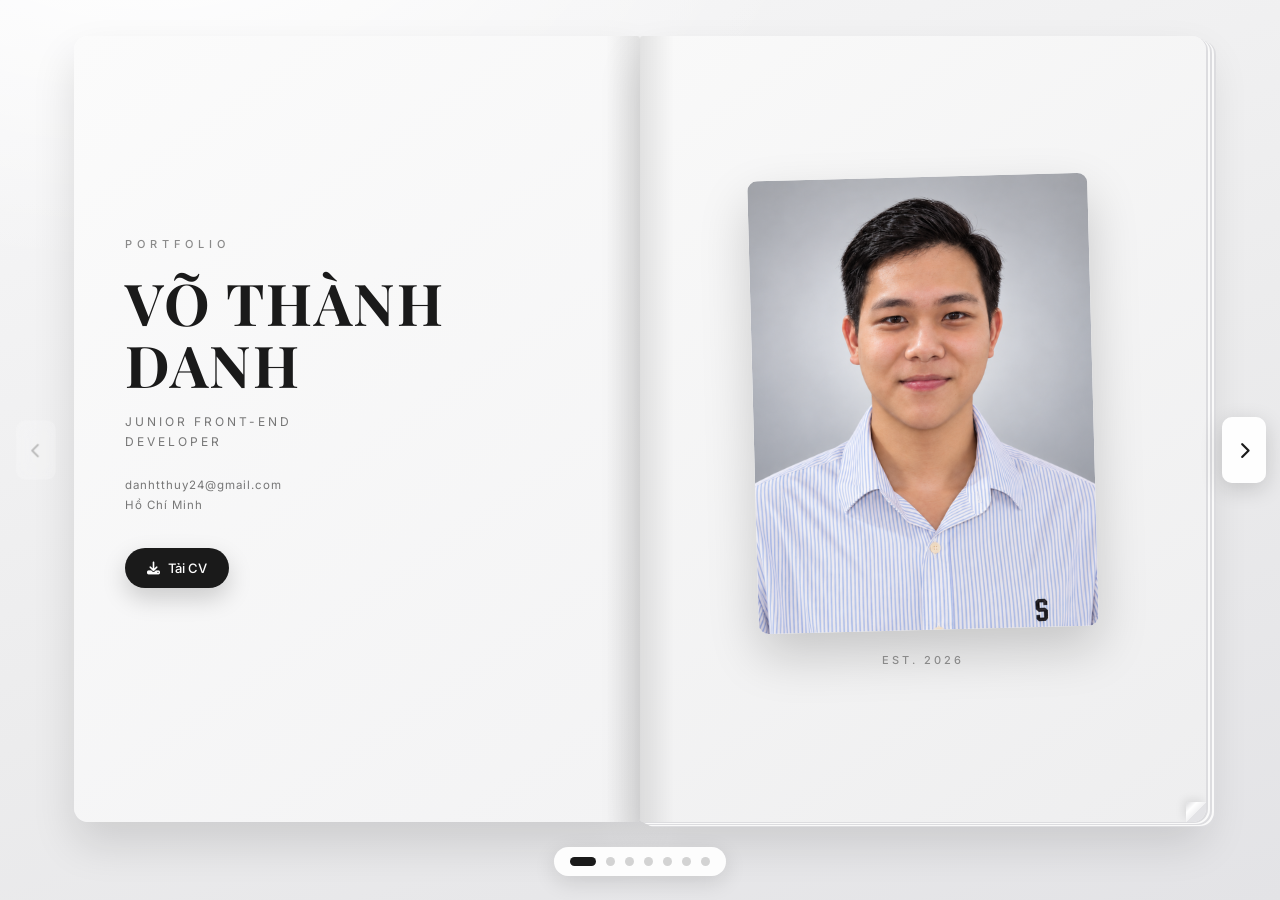
==== commit 9089fb5f: "update code" ====
--- a/index.html
+++ b/index.html
@@ -32,8 +32,9 @@
                         <p>Hồ Chí Minh</p>
                     </div>
                     <div class="cover-actions">
-                        <button class="btn-primary" data-goto="4"><i class="fas fa-folder-open"></i> Xem dự án</button>
-                        <button class="btn-ghost" data-goto="7"><i class="fas fa-paper-plane"></i> Liên hệ</button>
+                        <button class="btn-primary" id="cvBtn" type="button">
+                            <i class="fas fa-download"></i> Tải CV
+                        </button>
                     </div>
                 </div>
             </div>
@@ -124,44 +125,7 @@
                 </div>
             </div>
         </section>
-
-        <!-- Slide 4: Achievements -->
-        <section class="spread content-spread reveal" id="achievements" data-title="Thành tựu">
-            <div class="left-page">
-                <div class="page-content">
-                    <h2 class="page-title">THÀNH TỰU</h2>
-                    <div class="achievements-content">
-                        <div class="achievement-item">
-                            <div class="achievement-icon">
-                                <i class="fas fa-trophy"></i>
-                            </div>
-                            <div class="achievement-text">
-                                <h4>Giải khuyến khích</h4>
-                                <p>Cuộc thi lập trình sinh viên cấp trường</p>
-                            </div>
-                        </div>
-                        <div class="achievement-item">
-                            <div class="achievement-icon">
-                                <i class="fas fa-project-diagram"></i>
-                            </div>
-                            <div class="achievement-text">
-                                <h4>2+ Dự án thực tế</h4>
-                                <p>Đã deploy &amp; vận hành: Shape Nail Lounge, PickYourWay</p>
-                            </div>
-                        </div>
-                    </div>
-                </div>
-            </div>
-            <div class="right-page">
-                <div class="page-content">
-                    <div class="achievements-image-frame">
-                        <div class="page-img">
-                            <img src="images/avatar.svg" alt="Thành tự bản thân">
-                        </div>
-                    </div>
-                </div>
-            </div>
-        </section>
+        
 
         <!-- Slide 5: Projects 1 -->
         <section class="spread content-spread reveal" id="project-1" data-title="Dự án 1">
@@ -186,9 +150,14 @@
                             <li>Tự triển khai trên Vercel, cấu hình tên miền riêng.</li>
                             <li>Khó khăn đã giải quyết: Xử lí các vấn đề liên quan đến nhắc hẹn khi khách hàng gần đến thời gian hẹn.</li>
                         </ul>
-                        <a href="https://shapenailloungeclt.com/" target="_blank" class="demo-link">
-                            <i class="fas fa-external-link-alt"></i> Xem Demo
-                        </a>
+                        <div class="project-links">
+                            <a href="https://shapenailloungeclt.com/" target="_blank" class="demo-link">
+                                <i class="fas fa-external-link-alt"></i> Xem Demo
+                            </a>
+                            <a href="https://github.com/danh1604" target="_blank" class="demo-link ghost">
+                                <i class="fab fa-github"></i> GitHub
+                            </a>
+                        </div>
                     </div>
                 </div>
             </div>
@@ -236,9 +205,14 @@
                             <li>Xây dựng các tính năng quản trị để quản lý dịch vụ và bình luận.</li>
                             <li>Triển khai ứng dụng trên nền tảng Vercel.</li>
                         </ul>
-                        <a href="https://pickyourway.vercel.app/" target="_blank" class="demo-link">
-                            <i class="fas fa-external-link-alt"></i> Xem Demo
-                        </a>
+                        <div class="project-links">
+                            <a href="https://pickyourway.vercel.app/" target="_blank" class="demo-link">
+                                <i class="fas fa-external-link-alt"></i> Xem Demo
+                            </a>
+                            <a href="https://github.com/tabii12/DATN" target="_blank" class="demo-link ghost">
+                                <i class="fab fa-github"></i> GitHub
+                            </a>
+                        </div>
                     </div>
                 </div>
             </div>
--- a/style.css
+++ b/style.css
@@ -649,6 +649,25 @@
     width: fit-content;
     flex-shrink: 0;
     box-shadow: 0 10px 24px rgba(0, 0, 0, 0.16);
+}
+
+.project-links {
+    display: flex;
+    flex-wrap: wrap;
+    align-items: center;
+    gap: 12px;
+}
+
+.demo-link.ghost {
+    background: #fff;
+    color: var(--ink);
+    border: 1px solid #e2e2e2;
+    box-shadow: none;
+}
+
+.demo-link.ghost:hover {
+    background: #fafafa;
+    transform: translateY(-2px);
 }
 
 /* Contact */
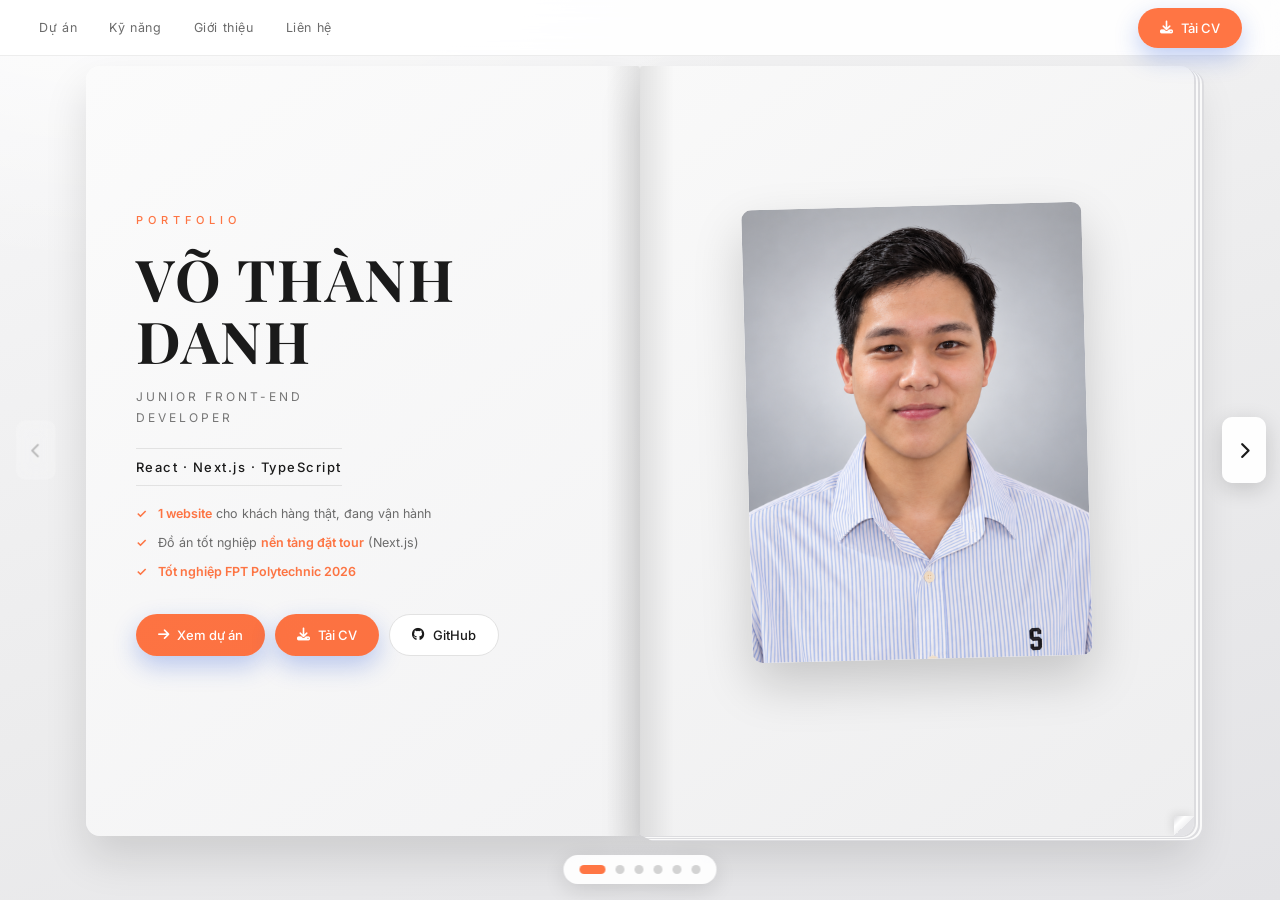
==== commit e96b6313: "update code" ====
--- a/index.html
+++ b/index.html
@@ -4,11 +4,43 @@
     <meta charset="UTF-8">
     <meta name="viewport" content="width=device-width, initial-scale=1.0">
     <title>Võ Thành Danh - Portfolio</title>
+    <meta name="description" content="Portfolio của Võ Thành Danh — Junior Front-end Developer: React, Next.js, TypeScript, 2 dự án thực tế đang vận hành.">
+    <meta name="theme-color" content="#ff4400">
+
+    <!-- Open Graph: hiển thị ảnh + tên khi chia sẻ link (Zalo, email, Facebook...) -->
+    <meta property="og:type" content="website">
+    <meta property="og:url" content="https://vo-thanh-danh-portfolio.vercel.app/">
+    <meta property="og:site_name" content="Võ Thành Danh Portfolio">
+    <meta property="og:locale" content="vi_VN">
+    <meta property="og:title" content="Võ Thành Danh | Junior Front-end Developer">
+    <meta property="og:description" content="React · Next.js · TypeScript. 2 dự án thực tế đang vận hành.">
+    <meta property="og:image" content="https://vo-thanh-danh-portfolio.vercel.app/images/og-cover.png">
+    <meta property="og:image:width" content="1200">
+    <meta property="og:image:height" content="630">
+    <meta property="og:image:alt" content="Võ Thành Danh — Junior Front-end Developer">
+
+    <meta name="twitter:card" content="summary_large_image">
+    <meta name="twitter:title" content="Võ Thành Danh | Junior Front-end Developer">
+    <meta name="twitter:description" content="React · Next.js · TypeScript. 2 dự án thực tế đang vận hành.">
+    <meta name="twitter:image" content="https://vo-thanh-danh-portfolio.vercel.app/images/og-cover.png">
+
     <link rel="stylesheet" href="style.css">
     <link href="https://fonts.googleapis.com/css2?family=Playfair+Display:wght@400;500;600;700&family=Inter:wght@300;400;500;600&display=swap" rel="stylesheet">
     <link rel="stylesheet" href="https://cdnjs.cloudflare.com/ajax/libs/font-awesome/6.4.0/css/all.min.css">
 </head>
 <body>
+    <header class="topbar" id="topbar">
+        <nav class="topbar-nav" aria-label="Điều hướng chính">
+            <button type="button" data-target="project-1,project-2">Dự án</button>
+            <button type="button" data-target="skills">Kỹ năng</button>
+            <button type="button" data-target="about">Giới thiệu</button>
+            <button type="button" data-target="contact">Liên hệ</button>
+        </nav>
+        <button class="btn-primary topbar-cv js-cv" type="button">
+            <i class="fas fa-download"></i> Tải CV
+        </button>
+    </header>
+
     <div class="scroll-progress" id="scrollProgress"></div>
 
     <button class="nav-btn prev-btn" id="prevBtn" aria-label="Trang trước">
@@ -20,21 +52,29 @@
 
     <main class="scroller" id="scroller">
 
-        <!-- Slide 1: Cover -->
-        <section class="spread cover-spread reveal" id="hero" data-title="Trang chủ">
+        <!-- Slide 1: Trang bìa (kèm tóm tắt) -->
+        <section class="spread cover-spread reveal" id="hero" data-title="Trang bìa">
             <div class="left-page cover-left">
                 <div class="page-content">
                     <p class="cover-label">PORTFOLIO</p>
                     <h1 class="cover-name">VÕ THÀNH<br>DANH</h1>
                     <p class="cover-role">JUNIOR FRONT-END<br>DEVELOPER</p>
-                    <div class="cover-info">
-                        <p>danhtthuy24@gmail.com</p>
-                        <p>Hồ Chí Minh</p>
-                    </div>
+                    <p class="cover-stack">React · Next.js · TypeScript</p>
+                    <ul class="cover-points">
+                        <li><strong class="kw">1 website</strong> cho khách hàng thật, đang vận hành</li>
+                        <li>Đồ án tốt nghiệp <strong class="kw">nền tảng đặt tour</strong> (Next.js)</li>
+                        <li><strong class="kw">Tốt nghiệp FPT Polytechnic 2026</strong></li>
+                    </ul>
                     <div class="cover-actions">
-                        <button class="btn-primary" id="cvBtn" type="button">
+                        <button class="btn-primary" type="button" data-goto="3">
+                            <i class="fas fa-arrow-right"></i> Xem dự án
+                        </button>
+                        <button class="btn-primary js-cv" id="cvBtn" type="button">
                             <i class="fas fa-download"></i> Tải CV
                         </button>
+                        <a class="btn-ghost" href="https://github.com/danh1604" target="_blank" rel="noopener">
+                            <i class="fab fa-github"></i> GitHub
+                        </a>
                     </div>
                 </div>
             </div>
@@ -45,21 +85,19 @@
                             <img src="images/MY.png" alt="Ảnh đại diện">
                         </div>
                     </div>
-                    <p class="cover-year">EST. 2026</p>
-                </div>
-            </div>
-        </section>
-
-        <!-- Slide 2: About -->
-        <section class="spread content-spread reveal" id="about" data-title="Giới thiệu">
+                </div>
+            </div>
+        </section>
+
+        <section class="spread content-spread reveal" id="about" data-title="Profile & Học vấn">
             <div class="left-page">
                 <div class="page-content">
                     <h2 class="page-title">PROFILE</h2>
                     <div class="content-text">
                         <p class="intro">Xin chào, tôi là <strong>Võ Thành Danh</strong></p>
-                        <p>Tôi vừa tốt nghiệp chuyên ngành Lập trình Web tại FPT Polytechnic và định hướng phát triển sự nghiệp trong lĩnh vực Front-end Development. Tôi có khả năng xây dựng giao diện web responsive bằng HTML, CSS, JavaScript, React và Next.js.</p>
-                        <p>Trong quá trình học tập và thực hiện dự án, tôi đã xây dựng các website thực tế như website đặt lịch cho một tiệm nail (dự án freelance, đang hoạt động) và nền tảng đặt tour du lịch (đồ án tốt nghiệp nhóm).</p>
-                        <p>Hiện tại, tôi đang tìm cơ hội ở vị trí Fresher/Intern Front-end để được làm việc trên sản phẩm thật, học hỏi từ anh chị đi trước và phát triển kỹ năng một cách bài bản.</p>
+                        <p>Tôi vừa tốt nghiệp chuyên ngành <strong class="kw">Lập trình Web</strong> tại <strong class="kw">FPT Polytechnic</strong> và định hướng phát triển sự nghiệp trong lĩnh vực Front-end Development. Tôi có khả năng xây dựng <strong class="kw">giao diện web responsive</strong> bằng HTML, CSS, JavaScript, React và Next.js.</p>
+                        <p>Trong quá trình học tập và thực hiện dự án, tôi đã xây dựng các website thực tế như <strong class="kw">website đặt lịch cho một tiệm nail</strong> (dự án freelance, đang hoạt động) và <strong class="kw">nền tảng đặt tour du lịch</strong> (đồ án tốt nghiệp nhóm).</p>
+                        <p>Hiện tại, tôi đang tìm cơ hội ở vị trí <strong class="kw">Fresher/Intern Front-end</strong> để được làm việc trên sản phẩm thật, học hỏi từ anh chị đi trước và phát triển kỹ năng một cách bài bản.</p>
                     </div>
                     <div class="stats-row">
                         <div class="stat">
@@ -69,42 +107,6 @@
                         <div class="stat">
                             <span class="stat-num">3+</span>
                             <span class="stat-label">Năm học</span>
-                        </div>
-                    </div>
-                </div>
-            </div>
-            <div class="right-page">
-                <div class="page-content">
-                    <div class="image-frame">
-                        <div class="page-img">
-                            <img src="images/duan.jpg" alt="Ảnh Profile">
-                        </div>
-                    </div>
-                </div>
-            </div>
-        </section>
-
-        <!-- Slide 3: Skills + Education -->
-        <section class="spread content-spread reveal" id="skills" data-title="Kỹ năng">
-            <div class="left-page">
-                <div class="page-content">
-                    <h2 class="page-title">KỸ NĂNG</h2>
-                    <div class="skills-content">
-                        <div class="skill-item">
-                            <h4>FRONT-END</h4>
-                            <p>HTML5 • CSS3 • JavaScript • React.js • TypeScript</p>
-                        </div>
-                        <div class="skill-item">
-                            <h4>BACK-END</h4>
-                            <p>Node.js • MongoDB • MySQL</p>
-                        </div>
-                        <div class="skill-item">
-                            <h4>TOOLS</h4>
-                            <p>Git / GitHub • VS Code • Vercel</p>
-                        </div>
-                        <div class="skill-item">
-                            <h4>MARKETING & CONTENT</h4>
-                            <p>Hiểu biết cơ bản về SEO on-page</p>
                         </div>
                     </div>
                 </div>
@@ -125,16 +127,63 @@
                 </div>
             </div>
         </section>
-        
-
-        <!-- Slide 5: Projects 1 -->
+
+        <section class="spread content-spread reveal" id="skills" data-title="Kỹ năng">
+            <div class="left-page">
+                <div class="page-content">
+                    <h2 class="page-title">KỸ NĂNG</h2>
+                    <p class="page-lead">Nền tảng tôi dùng để xây dựng <strong class="kw">giao diện, API</strong> và triển khai sản phẩm.</p>
+                    <div class="skills-content">
+                        <div class="skill-item">
+                            <h4>FRONT-END</h4>
+                            <p>HTML5 • CSS3 • JavaScript • React.js • TypeScript</p>
+                        </div>
+                        <div class="skill-item">
+                            <h4>BACK-END</h4>
+                            <p>Node.js • MongoDB • MySQL</p>
+                        </div>
+                        <div class="skill-item">
+                            <h4>TOOLS</h4>
+                            <p>Git / GitHub • VS Code • Vercel</p>
+                        </div>
+                        <div class="skill-item">
+                            <h4>MARKETING &amp; CONTENT</h4>
+                            <p>Hiểu biết cơ bản về SEO on-page</p>
+                        </div>
+                    </div>
+                </div>
+            </div>
+            <div class="right-page">
+                <div class="page-content">
+                    <h2 class="page-title">KỸ NĂNG THEO DỰ ÁN</h2>
+                    <p class="page-lead">Những công nghệ tôi đã <strong class="kw">áp dụng trực tiếp</strong> vào sản phẩm thực tế.</p>
+                    <div class="skills-content">
+                        <div class="skill-item">
+                            <h4>SHAPE NAIL LOUNGE · FREELANCE</h4>
+                            <p>React.js • Vite • JavaScript • Brevo API • Vercel</p>
+                            <p class="skill-note">Form đặt lịch có kiểm tra dữ liệu đầu vào.</p>
+                            <p class="skill-note">Gửi email xác nhận cho khách và báo lịch cho tiệm.</p>
+                            <p class="skill-note">Tự deploy trên Vercel, tối ưu trải nghiệm mobile.</p>
+                        </div>
+                        <div class="skill-item">
+                            <h4>PICKYOURWAY · ĐỒ ÁN TỐT NGHIỆP</h4>
+                            <p>Next.js • TypeScript • REST API • MongoDB • CSS</p>
+                            <p class="skill-note">Trang chi tiết tour và blog động theo App Router.</p>
+                            <p class="skill-note">Tích hợp REST API cho tour, bài viết và bình luận.</p>
+                            <p class="skill-note">Xây dựng trang quản trị dịch vụ, bình luận.</p>
+                        </div>
+                    </div>
+                </div>
+            </div>
+        </section>
+
         <section class="spread content-spread reveal" id="project-1" data-title="Dự án 1">
             <div class="left-page">
                 <div class="page-content">
                     <h2 class="page-title">DỰ ÁN 1</h2>
                     <div class="project-content">
                         <h3>Shape Nail Lounge | Website đặt lịch trực tuyến</h3>
-                        <p class="project-type">Dự án freelance cho khách hàng thực tế · Làm một mình · Tháng 8 2026</p>
+                        <p class="project-type">Dự án freelance cho khách hàng thực tế · Làm một mình · 08/2026</p>
                         <div class="project-tags">
                             <span>React.js</span>
                             <span>Vite</span>
@@ -143,12 +192,12 @@
                             <span>Vercel</span>
                         </div>
                         <ul class="project-list">
-                            <li>Website giới thiệu dịch vụ và đặt lịch hẹn online cho một tiệm nail, đang vận hành trên tên miền riêng.</li>
-                            <li>Xây dựng form đặt lịch hoàn chỉnh: thông tin khách hàng, chọn dịch vụ, chọn ngày giờ, có kiểm tra dữ liệu đầu vào.</li>
-                            <li>Tích hợp Brevo API để tự động gửi email xác nhận cho khách và thông báo lịch mới cho tiệm.</li>
-                            <li>Thiết kế responsive, tối ưu trải nghiệm trên mobile (nơi phần lớn khách đặt lịch).</li>
-                            <li>Tự triển khai trên Vercel, cấu hình tên miền riêng.</li>
-                            <li>Khó khăn đã giải quyết: Xử lí các vấn đề liên quan đến nhắc hẹn khi khách hàng gần đến thời gian hẹn.</li>
+                            <li>Website giới thiệu dịch vụ và <strong class="kw">đặt lịch hẹn online</strong> cho một tiệm nail, đang vận hành trên tên miền riêng.</li>
+                            <li>Xây dựng <strong class="kw">form đặt lịch hoàn chỉnh</strong>: thông tin khách hàng, chọn dịch vụ, chọn ngày giờ, có kiểm tra dữ liệu đầu vào.</li>
+                            <li>Tích hợp <strong class="kw">Brevo API</strong> để tự động gửi email xác nhận cho khách và thông báo lịch mới cho tiệm.</li>
+                            <li>Thiết kế <strong class="kw">responsive</strong>, tối ưu trải nghiệm trên mobile (nơi phần lớn khách đặt lịch).</li>
+                            <li>Tự triển khai trên <strong class="kw">Vercel</strong>, cấu hình tên miền riêng.</li>
+                            <li>Khó khăn đã giải quyết: Xử lí các vấn đề liên quan đến <strong class="kw">nhắc hẹn</strong> khi khách hàng gần đến thời gian hẹn.</li>
                         </ul>
                         <div class="project-links">
                             <a href="https://shapenailloungeclt.com/" target="_blank" class="demo-link">
@@ -180,14 +229,13 @@
             </div>
         </section>
 
-        <!-- Slide 6: Projects 2 -->
         <section class="spread content-spread reveal" id="project-2" data-title="Dự án 2">
             <div class="left-page">
                 <div class="page-content">
                     <h2 class="page-title">DỰ ÁN 2</h2>
                     <div class="project-content">
                         <h3>PickYourWay | Nền tảng đặt tour du lịch</h3>
-                        <p class="project-type">Đồ án tốt nghiệp · Nhóm [6] người · Vai trò: [Front-end Developer] · [05/2026]</p>
+                        <p class="project-type">Đồ án tốt nghiệp · Nhóm 6 người · Vai trò: Front-end Developer · 05/2026</p>
                         <div class="project-tags">
                             <span>Next.js</span>
                             <span>TypeScript</span>
@@ -197,13 +245,13 @@
                             <span>Vercel</span>
                         </div>
                         <ul class="project-list">
-                            <li>Nền tảng giúp người dùng tìm kiếm, xem chi tiết và đặt tour du lịch, kèm blog và trang quản trị.</li>
+                            <li>Nền tảng giúp người dùng tìm kiếm, xem chi tiết và <strong class="kw">đặt tour du lịch</strong>, kèm blog và trang quản trị.</li>
                             <li class="project-subtitle">Vai trò của tôi:</li>
-                            <li>Xây dựng các trang chi tiết tour và bài viết (blog) động sử dụng Next.js App Router.</li>
-                            <li>Tích hợp REST API cho các dữ liệu về tour, bài viết, dịch vụ và bình luận.</li>
-                            <li>Triển khai giao diện người dùng (UI) có khả năng thích ứng (responsive) bằng CSS.</li>
-                            <li>Xây dựng các tính năng quản trị để quản lý dịch vụ và bình luận.</li>
-                            <li>Triển khai ứng dụng trên nền tảng Vercel.</li>
+                            <li>Xây dựng các trang chi tiết tour và bài viết (blog) động sử dụng <strong class="kw">Next.js App Router</strong>.</li>
+                            <li>Tích hợp <strong class="kw">REST API</strong> cho các dữ liệu về tour, bài viết, dịch vụ và bình luận.</li>
+                            <li>Triển khai giao diện người dùng (UI) có khả năng thích ứng (<strong class="kw">responsive</strong>) bằng CSS.</li>
+                            <li>Xây dựng các tính năng <strong class="kw">quản trị</strong> để quản lý dịch vụ và bình luận.</li>
+                            <li>Triển khai ứng dụng trên nền tảng <strong class="kw">Vercel</strong>.</li>
                         </ul>
                         <div class="project-links">
                             <a href="https://pickyourway.vercel.app/" target="_blank" class="demo-link">
@@ -235,56 +283,6 @@
             </div>
         </section>
 
-        <!-- Slide 7: Hobbies -->
-        <section class="spread content-spread reveal" id="hobbies" data-title="Sở thích">
-            <div class="left-page">
-                <div class="page-content">
-                    <h2 class="page-title">SỞ THÍCH</h2>
-                    <div class="hobbies-content">
-                        <div class="hobby-item">
-                            <i class="fas fa-code"></i>
-                            <div>
-                                <h4>Lập trình &amp; Side Project</h4>
-                                <p>Xây dựng các dự án cá nhân, học công nghệ mới</p>
-                            </div>
-                        </div>
-                        <div class="hobby-item">
-                            <i class="fas fa-soccer-ball"></i>
-                            <div>
-                                <h4>Đá bóng</h4>
-                                <p>Thích chơi bóng đá, theo dõi các trận đấu</p>
-                            </div>
-                        </div>
-                        <div class="hobby-item">
-                            <i class="fas fa-music"></i>
-                            <div>
-                                <h4>Âm nhạc &amp; Giải trí</h4>
-                                <p>Nghe nhạc, xem phim, thư giãn sau giờ làm</p>
-                            </div>
-                        </div>
-                    </div>
-                </div>
-            </div>
-            <div class="right-page">
-                <div class="page-content">
-                    <div class="hobbies-gallery">
-                        <div class="gallery-main">
-                            <img src="images/pc.jpg" alt="Sở thích - Coding">
-                        </div>
-                        <div class="gallery-row">
-                            <div class="gallery-item">
-                                <img src="images/1111.jpg" alt="Sở thích - Du lịch">
-                            </div>
-                            <div class="gallery-item">
-                                <img src="images/lop.jpg" alt="Sở thích - Thiết kế">
-                            </div>
-                        </div>
-                    </div>
-                </div>
-            </div>
-        </section>
-
-        <!-- Slide 8: Contact -->
         <section class="spread content-spread reveal" id="contact" data-title="Liên hệ">
             <div class="left-page">
                 <div class="page-content">
@@ -312,6 +310,15 @@
                                 <a href="https://github.com/tabii12/DATN" target="_blank">github.com/tabii12/DATN</a>
                             </div>
                         </div>
+
+                        <div class="hobby-strip">
+                            <p class="hobby-strip-title">SỞ THÍCH</p>
+                            <div class="hobby-mini">
+                                <span><i class="fas fa-code"></i> Side project</span>
+                                <span><i class="fas fa-soccer-ball"></i> Đá bóng</span>
+                                <span><i class="fas fa-music"></i> Âm nhạc</span>
+                            </div>
+                        </div>
                     </div>
                 </div>
             </div>
@@ -319,7 +326,7 @@
                 <div class="page-content">
                     <div class="thank-content">
                         <p class="thank-text">Cảm ơn bạn<br>đã xem!</p>
-                        <p class="thank-sub">Hãy liên hệ nếu quan tâm hợp tác</p>
+                        <p class="thank-sub">Hãy <strong class="kw">liên hệ</strong> nếu quan tâm hợp tác</p>
                     </div>
                 </div>
             </div>
--- a/style.css
+++ b/style.css
@@ -13,12 +13,17 @@
     --line: #ececec;
     --paper: #ffffff;
 
+    /* Màu nhấn duy nhất của toàn bộ portfolio */
+    --accent: #ff4400bb;
+    --accent-dark: #ff4400bb;
+    --accent-soft: #fff1eb;
+
     /* Tỉ lệ trang = rộng / cao. 0.707 = A4, 0.75 = 3:4. Tăng số để trang "béo" hơn */
     --ratio: 0.72;
 
     /* Khoảng trống quanh cuốn tạp chí */
-    --top: 36px;
-    --bottom: 78px;   /* chừa chỗ cho thanh dots */
+    --top: 66px;      /* chừa chỗ cho thanh điều hướng phía trên */
+    --bottom: 64px;   /* chừa chỗ cho thanh dots */
     --side: 88px;     /* chừa chỗ cho nút prev/next */
 
     --vh: 100vh;
@@ -62,6 +67,86 @@
     display: block;
 }
 
+/* ============ THANH ĐIỀU HƯỞNG ============ */
+.topbar {
+    position: fixed;
+    top: 0;
+    left: 0;
+    right: 0;
+    height: 56px;
+    display: flex;
+    align-items: center;
+    justify-content: space-between;
+    gap: 16px;
+    padding: 0 clamp(14px, 3vw, 40px);
+    background: rgba(255, 255, 255, 0.88);
+    -webkit-backdrop-filter: blur(14px);
+    backdrop-filter: blur(14px);
+    border-bottom: 1px solid rgba(0, 0, 0, 0.07);
+    z-index: 1500;
+}
+
+.topbar-nav {
+    display: flex;
+    align-items: center;
+    gap: clamp(12px, 2.4vw, 30px);
+    overflow-x: auto;
+    scrollbar-width: none;
+    min-width: 0;
+}
+
+.topbar-nav::-webkit-scrollbar {
+    display: none;
+}
+
+.topbar-nav button {
+    position: relative;
+    background: none;
+    border: none;
+    font-family: 'Inter', sans-serif;
+    font-size: 12.5px;
+    letter-spacing: 0.6px;
+    color: var(--muted);
+    padding: 8px 1px;
+    cursor: pointer;
+    white-space: nowrap;
+    transition: color 0.25s ease;
+}
+
+.topbar-nav button::after {
+    content: '';
+    position: absolute;
+    left: 0;
+    right: 0;
+    bottom: 2px;
+    height: 2px;
+    background: var(--accent);
+    transform: scaleX(0);
+    transform-origin: left center;
+    transition: transform 0.28s ease;
+}
+
+.topbar-nav button:hover,
+.topbar-nav button.active {
+    color: var(--accent);
+}
+
+.topbar-nav button.active {
+    font-weight: 500;
+}
+
+.topbar-nav button:hover::after,
+.topbar-nav button.active::after {
+    transform: scaleX(1);
+}
+
+.topbar-cv {
+    flex-shrink: 0;
+    padding: 9px 18px;
+    font-size: 12.5px;
+    box-shadow: 0 6px 16px rgba(0, 0, 0, 0.14);
+}
+
 /* Scroll progress */
 .scroll-progress {
     position: fixed;
@@ -69,9 +154,13 @@
     left: 0;
     height: 3px;
     width: 0%;
-    background: linear-gradient(90deg, #1a1a1a, #6d6d6d);
+    background: linear-gradient(90deg, var(--accent), var(--accent-dark));
     z-index: 2000;
     transition: width 0.12s linear;
+}
+
+::selection {
+    background: rgba(29, 78, 216, 0.18);
 }
 
 /* ============ SCROLLER (cuộn ngang liên tục như tạp chí) ============ */
@@ -219,7 +308,7 @@
 .cover-label {
     font-size: 11px;
     letter-spacing: 5px;
-    color: var(--soft);
+    color: var(--accent);
     margin-bottom: 20px;
     font-weight: 500;
 }
@@ -239,8 +328,44 @@
     letter-spacing: 3px;
     color: var(--faint);
     line-height: 1.7;
-    margin-bottom: 26px;
+    margin-bottom: 20px;
     text-transform: uppercase;
+}
+
+/* Dòng công nghệ + các điểm nổi bật trên trang bìa */
+.cover-stack {
+    font-size: 13px;
+    font-weight: 500;
+    letter-spacing: 1.5px;
+    color: var(--ink);
+    padding: 10px 0;
+    border-top: 1px solid #e2e2e2;
+    border-bottom: 1px solid #e2e2e2;
+    margin-bottom: 18px;
+}
+
+.cover-points {
+    list-style: none;
+    display: flex;
+    flex-direction: column;
+    gap: 9px;
+    margin-bottom: 6px;
+}
+
+.cover-points li {
+    font-size: 12.5px;
+    color: var(--muted);
+    line-height: 1.6;
+    padding-left: 22px;
+    position: relative;
+}
+
+.cover-points li::before {
+    content: '\2713';
+    position: absolute;
+    left: 0;
+    color: var(--accent);
+    font-weight: 600;
 }
 
 .cover-info p {
@@ -253,8 +378,8 @@
 .cover-actions {
     display: flex;
     flex-wrap: wrap;
-    gap: 12px;
-    margin-top: 30px;
+    gap: 10px;
+    margin-top: 26px;
 }
 
 .btn-primary,
@@ -268,14 +393,15 @@
     font-size: 13px;
     font-weight: 500;
     cursor: pointer;
+    text-decoration: none;
     transition: transform 0.25s ease, box-shadow 0.25s ease, background 0.25s ease;
 }
 
 .btn-primary {
-    background: var(--ink);
+    background: var(--accent);
     color: #fff;
     border: none;
-    box-shadow: 0 10px 24px rgba(0, 0, 0, 0.18);
+    box-shadow: 0 10px 24px rgba(29, 78, 216, 0.28);
 }
 
 .btn-ghost {
@@ -353,14 +479,29 @@
     font-size: 19px;
     font-weight: 600;
     letter-spacing: 3px;
-    margin-bottom: 24px;
-    padding-bottom: 13px;
-    border-bottom: 2px solid var(--line);
+    margin-bottom: 16px;
+    padding-bottom: 10px;
+    border-bottom: 2px solid var(--accent);
     text-transform: uppercase;
+}
+
+/* Từ khóa được tô màu nhấn + in đậm */
+.kw {
+    color: var(--accent);
+    font-weight: 600;
 }
 
 .content-text {
     flex: 1;
+}
+
+/* Dòng dẫn ngắn ngay dưới tiêu đề trang */
+.page-lead {
+    font-size: 13px;
+    color: var(--muted);
+    line-height: 1.7;
+    margin-top: -10px;
+    margin-bottom: 6px;
 }
 
 .content-text .intro {
@@ -389,6 +530,7 @@
     font-family: 'Playfair Display', serif;
     font-size: 2.1rem;
     font-weight: 700;
+    color: var(--accent);
 }
 
 .stat-label {
@@ -491,7 +633,7 @@
 .skill-item {
     padding: 15px 18px;
     background: #f8f8f8;
-    border-left: 3px solid var(--ink);
+    border-left: 3px solid var(--accent);
     border-radius: 0 10px 10px 0;
     transition: transform 0.3s ease, background 0.3s ease;
 }
@@ -510,6 +652,23 @@
     line-height: 1.6;
 }
 
+/* Dòng công nghệ chính trong thẻ kỹ năng */
+.skill-item > p:not(.skill-note) {
+    color: var(--ink);
+    font-weight: 500;
+}
+
+.skill-item p.skill-note {
+    font-size: 11.5px;
+    color: var(--soft);
+    line-height: 1.55;
+    margin-top: 5px;
+}
+
+.skills-content {
+    gap: 15px;
+}
+
 /* Education */
 .edu-content {
     align-items: center;
@@ -528,14 +687,14 @@
     width: 66px;
     height: 66px;
     border-radius: 50%;
-    background: linear-gradient(135deg, #1a1a1a 0%, #333 100%);
+    background: linear-gradient(135deg, var(--accent) 0%, var(--accent-dark) 100%);
     display: flex;
     align-items: center;
     justify-content: center;
     color: #fff;
     font-size: 26px;
     margin-bottom: 16px;
-    box-shadow: 0 12px 26px rgba(0, 0, 0, 0.2);
+    box-shadow: 0 12px 26px rgba(29, 78, 216, 0.3);
 }
 
 .edu-content h3 {
@@ -559,66 +718,69 @@
 
 .edu-status {
     font-size: 12px;
-    color: #1e8449;
-    font-weight: 500;
+    color: var(--accent);
+    font-weight: 600;
 }
 
 /* Project */
 .project-content {
     flex: 1;
+    min-height: 0;
     display: flex;
     flex-direction: column;
+    /* căn giữa khi còn chỗ; "safe center" lùi về start khi tràn để không cắt đầu chữ */
     justify-content: center;
+    justify-content: safe center;
 }
 
 .project-content h3 {
     font-family: 'Playfair Display', serif;
-    font-size: 1.25rem;
+    font-size: 1.15rem;
     font-weight: 600;
     line-height: 1.3;
-    margin-bottom: 6px;
+    margin-bottom: 4px;
 }
 
 .project-type {
     font-size: 12px;
     color: var(--faint);
     line-height: 1.5;
-    margin-bottom: 14px;
+    margin-bottom: 10px;
 }
 
 .project-tags {
     display: flex;
     flex-wrap: wrap;
     gap: 7px;
-    margin-bottom: 14px;
+    margin-bottom: 10px;
 }
 
 .project-tags span {
-    padding: 5px 13px;
-    background: #f0f0f0;
+    padding: 4px 11px;
+    background: var(--accent-soft);
     border-radius: 16px;
     font-size: 11px;
-    color: #5c5c5c;
+    color: var(--accent-dark);
 }
 
 .project-list {
     list-style: none;
-    margin-bottom: 20px;
+    margin-bottom: 14px;
 }
 
 .project-list li {
     font-size: 12.5px;
     color: var(--muted);
-    padding: 4px 0 4px 16px;
+    padding: 3px 0 3px 16px;
     position: relative;
-    line-height: 1.6;
+    line-height: 1.5;
 }
 
 .project-list li::before {
     content: '▸';
     position: absolute;
     left: 0;
-    color: var(--ink);
+    color: var(--accent);
 }
 
 .project-list li.project-subtitle {
@@ -638,8 +800,8 @@
     display: inline-flex;
     align-items: center;
     gap: 7px;
-    padding: 12px 22px;
-    background: var(--ink);
+    padding: 10px 20px;
+    background: var(--accent);
     color: #fff;
     text-decoration: none;
     border-radius: 26px;
@@ -648,7 +810,7 @@
     transition: transform 0.25s ease, box-shadow 0.25s ease;
     width: fit-content;
     flex-shrink: 0;
-    box-shadow: 0 10px 24px rgba(0, 0, 0, 0.16);
+    box-shadow: 0 10px 24px rgba(255, 68, 0, 0.25);
 }
 
 .project-links {
@@ -665,12 +827,55 @@
     box-shadow: none;
 }
 
-.demo-link.ghost:hover {
-    background: #fafafa;
-    transform: translateY(-2px);
-}
+    .demo-link.ghost:hover {
+        background: var(--accent-soft);
+        border-color: var(--accent);
+        color: var(--accent);
+        transform: translateY(-2px);
+    }
 
 /* Contact */
+.contact-content {
+    gap: 13px;
+}
+
+.hobby-strip {
+    margin-top: 10px;
+    padding-top: 16px;
+    border-top: 1px solid var(--line);
+}
+
+.hobby-strip-title {
+    font-size: 10px;
+    letter-spacing: 3px;
+    color: var(--accent);
+    margin-bottom: 11px;
+    font-weight: 500;
+}
+
+.hobby-mini {
+    display: flex;
+    flex-wrap: wrap;
+    gap: 8px;
+}
+
+.hobby-mini span {
+    display: inline-flex;
+    align-items: center;
+    gap: 7px;
+    font-size: 11.5px;
+    color: var(--accent-dark);
+    background: var(--accent-soft);
+    border: 1px solid #dbe3ff;
+    padding: 7px 13px;
+    border-radius: 20px;
+}
+
+.hobby-mini i {
+    font-size: 12px;
+    color: var(--accent);
+}
+
 .contact-item {
     display: flex;
     align-items: center;
@@ -856,7 +1061,7 @@
 /* ============ DOTS ============ */
 .dots {
     position: fixed;
-    bottom: 24px;
+    bottom: 16px;
     left: 50%;
     transform: translateX(-50%);
     display: flex;
@@ -883,7 +1088,7 @@
 }
 
 .dot.active {
-    background: var(--ink);
+    background: var(--accent);
     width: 26px;
     border-radius: 6px;
 }
@@ -892,22 +1097,26 @@
 @media (hover: hover) {
     .btn-primary:hover {
         transform: translateY(-3px);
-        box-shadow: 0 16px 30px rgba(0, 0, 0, 0.22);
+        box-shadow: 0 16px 30px rgba(29, 78, 216, 0.34);
+        background: var(--accent-dark);
     }
 
     .btn-ghost:hover {
         transform: translateY(-3px);
         background: #fafafa;
+        border-color: var(--accent);
+        color: var(--accent);
     }
 
     .skill-item:hover {
         transform: translateX(6px);
-        background: #f2f2f2;
+        background: var(--accent-soft);
     }
 
     .demo-link:hover {
         transform: translateY(-3px);
-        box-shadow: 0 16px 30px rgba(0, 0, 0, 0.2);
+        box-shadow: 0 16px 30px rgba(29, 78, 216, 0.32);
+        background: var(--accent-dark);
     }
 
     .contact-item:hover,
@@ -922,7 +1131,12 @@
     }
 
     .contact-item a:hover {
-        color: var(--ink);
+        color: var(--accent);
+    }
+
+    .contact-item:hover i {
+        background: var(--accent);
+        color: #fff;
     }
 
     .nav-btn:not(:disabled):hover {
@@ -942,9 +1156,11 @@
 .btn-ghost:focus-visible,
 .nav-btn:focus-visible,
 .dot:focus-visible,
+.topbar-nav button:focus-visible,
+.topbar-cv:focus-visible,
 .demo-link:focus-visible,
 .contact-item a:focus-visible {
-    outline: 2px solid var(--ink);
+    outline: 2px solid var(--accent);
     outline-offset: 3px;
 }
 
@@ -1128,18 +1344,38 @@
 /* Laptop màn hình thấp */
 @media (max-height: 760px) and (min-width: 901px) {
     :root {
-        --top: 22px;
-        --bottom: 64px;
+        --top: 56px;
+        --bottom: 56px;
+    }
+
+    .topbar {
+        height: 46px;
+    }
+
+    .topbar-nav button {
+        font-size: 12px;
+        padding: 5px 1px;
+    }
+
+    .topbar-cv {
+        padding: 6px 14px;
+        font-size: 11.5px;
     }
 
     .dots {
-        bottom: 16px;
+        bottom: 10px;
+        padding: 8px 14px;
     }
 
     .page-title {
         font-size: 17px;
-        margin-bottom: 16px;
-        padding-bottom: 10px;
+        margin-bottom: 10px;
+        padding-bottom: 8px;
+    }
+
+    /* Bỏ dòng dẫn để chừa chỗ cho nội dung chính */
+    .page-lead {
+        display: none;
     }
 
     .content-text p {
@@ -1149,8 +1385,33 @@
     }
 
     .project-list li {
+        font-size: 11.5px;
+        line-height: 1.45;
+        padding: 2px 0 2px 14px;
+    }
+
+    .project-content h3 {
+        font-size: 1.05rem;
+        margin-bottom: 3px;
+    }
+
+    .project-type {
+        font-size: 11px;
+        margin-bottom: 8px;
+    }
+
+    .project-tags {
+        margin-bottom: 8px;
+        gap: 5px;
+    }
+
+    .project-list {
+        margin-bottom: 10px;
+    }
+
+    .demo-link {
+        padding: 8px 18px;
         font-size: 12px;
-        padding: 3px 0 3px 16px;
     }
 
     .skills-content,
@@ -1160,6 +1421,44 @@
         gap: 12px;
     }
 
+    .skill-item {
+        padding: 12px 16px;
+    }
+
+    .skill-item p {
+        font-size: 12.5px;
+    }
+
+    .skill-item p.skill-note {
+        font-size: 11px;
+        margin-top: 4px;
+    }
+
+    .cover-stack {
+        padding: 8px 0;
+        margin-bottom: 14px;
+    }
+
+    .cover-label {
+        margin-bottom: 14px;
+    }
+
+    .cover-name {
+        margin-bottom: 12px;
+    }
+
+    .cover-role {
+        margin-bottom: 14px;
+    }
+
+    .cover-points {
+        gap: 7px;
+    }
+
+    .cover-actions {
+        margin-top: 20px;
+    }
+
     .scroll-hint {
         bottom: 18px;
     }
@@ -1172,11 +1471,34 @@
         background-attachment: scroll;
     }
 
+    .topbar {
+        height: 52px;
+        padding: 0 12px;
+        gap: 10px;
+    }
+
+    .topbar-nav {
+        gap: 15px;
+    }
+
+    .topbar-nav button {
+        font-size: 12px;
+        letter-spacing: 0.3px;
+        padding: 6px 1px;
+    }
+
+    .topbar-cv {
+        padding: 7px 14px;
+        font-size: 12px;
+        gap: 6px;
+    }
+
     .scroller {
         display: block;
         height: auto;
         overflow: visible;
         touch-action: auto;
+        padding-top: 52px;
     }
 
     .spread {
@@ -1189,6 +1511,7 @@
         gap: 14px;
         padding: 26px 16px 40px;
         filter: none;
+        scroll-margin-top: 52px;
     }
 
     .spread:last-child {
@@ -1314,6 +1637,7 @@
     }
 
     .scroll-progress,
+    .topbar,
     .nav-btn,
     .dots,
     .scroll-hint,
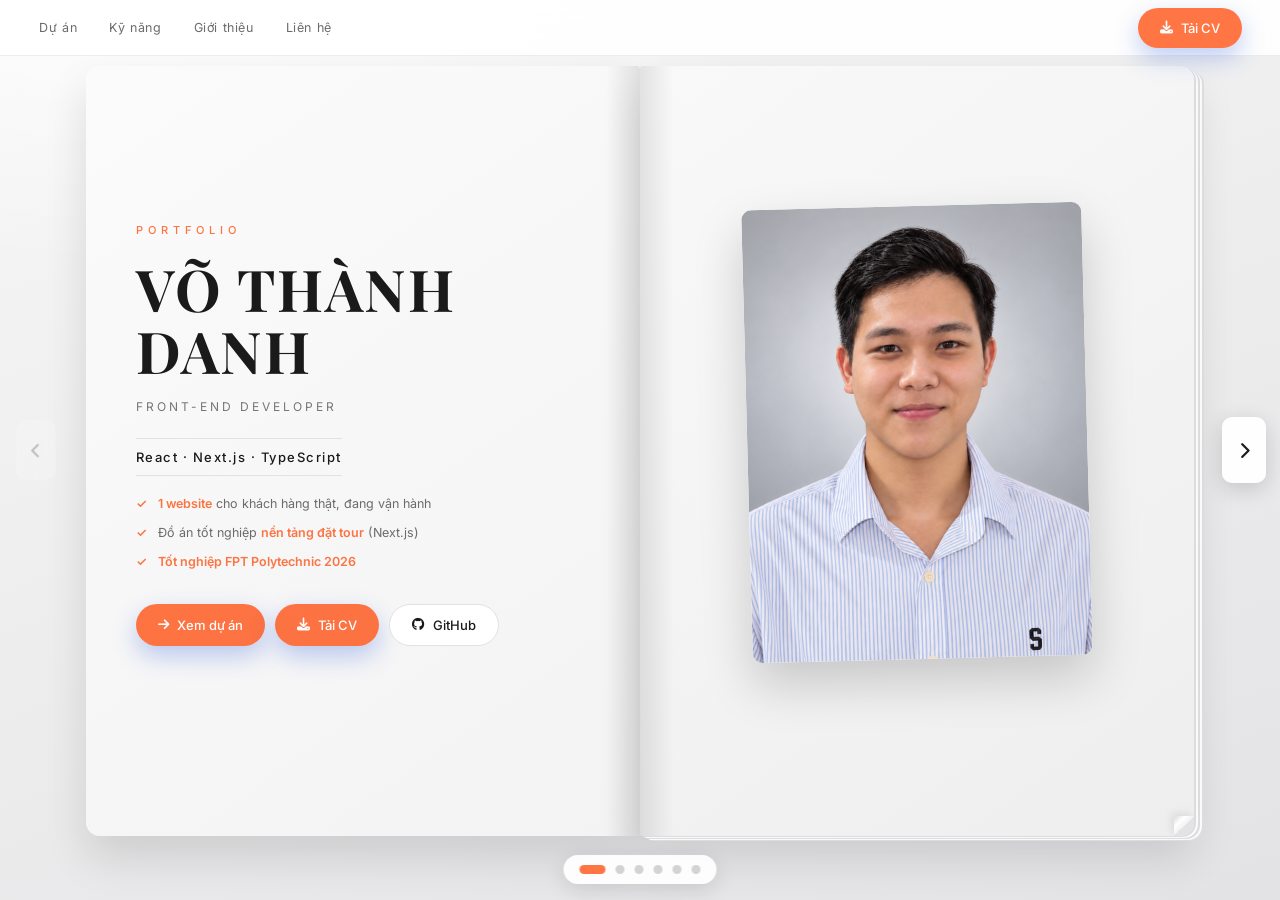
==== commit c6ada45f: "update code" ====
--- a/index.html
+++ b/index.html
@@ -12,15 +12,15 @@
     <meta property="og:url" content="https://vo-thanh-danh-portfolio.vercel.app/">
     <meta property="og:site_name" content="Võ Thành Danh Portfolio">
     <meta property="og:locale" content="vi_VN">
-    <meta property="og:title" content="Võ Thành Danh | Junior Front-end Developer">
+    <meta property="og:title" content="Võ Thành Danh | Front-end Developer">
     <meta property="og:description" content="React · Next.js · TypeScript. 2 dự án thực tế đang vận hành.">
     <meta property="og:image" content="https://vo-thanh-danh-portfolio.vercel.app/images/og-cover.png">
     <meta property="og:image:width" content="1200">
     <meta property="og:image:height" content="630">
-    <meta property="og:image:alt" content="Võ Thành Danh — Junior Front-end Developer">
+    <meta property="og:image:alt" content="Võ Thành Danh —  Front-end Developer">
 
     <meta name="twitter:card" content="summary_large_image">
-    <meta name="twitter:title" content="Võ Thành Danh | Junior Front-end Developer">
+    <meta name="twitter:title" content="Võ Thành Danh | Front-end Developer">
     <meta name="twitter:description" content="React · Next.js · TypeScript. 2 dự án thực tế đang vận hành.">
     <meta name="twitter:image" content="https://vo-thanh-danh-portfolio.vercel.app/images/og-cover.png">
 
@@ -57,8 +57,8 @@
             <div class="left-page cover-left">
                 <div class="page-content">
                     <p class="cover-label">PORTFOLIO</p>
-                    <h1 class="cover-name">VÕ THÀNH<br>DANH</h1>
-                    <p class="cover-role">JUNIOR FRONT-END<br>DEVELOPER</p>
+                    <h1 class="cover-name">VÕ THÀNH DANH</h1>
+                    <p class="cover-role">FRONT-END DEVELOPER</p>
                     <p class="cover-stack">React · Next.js · TypeScript</p>
                     <ul class="cover-points">
                         <li><strong class="kw">1 website</strong> cho khách hàng thật, đang vận hành</li>
@@ -299,7 +299,7 @@
                             <i class="fas fa-envelope"></i>
                             <div>
                                 <h4>Email</h4>
-                                <a href="mailto:danhtthuy24@gmail.com">danhtthuy24@gmail.com</a>
+                                <a href="mailto:danhtanthuy24@gmail.com">danhtanthuy24@gmail.com</a>
                             </div>
                         </div>
                         <div class="contact-item">
